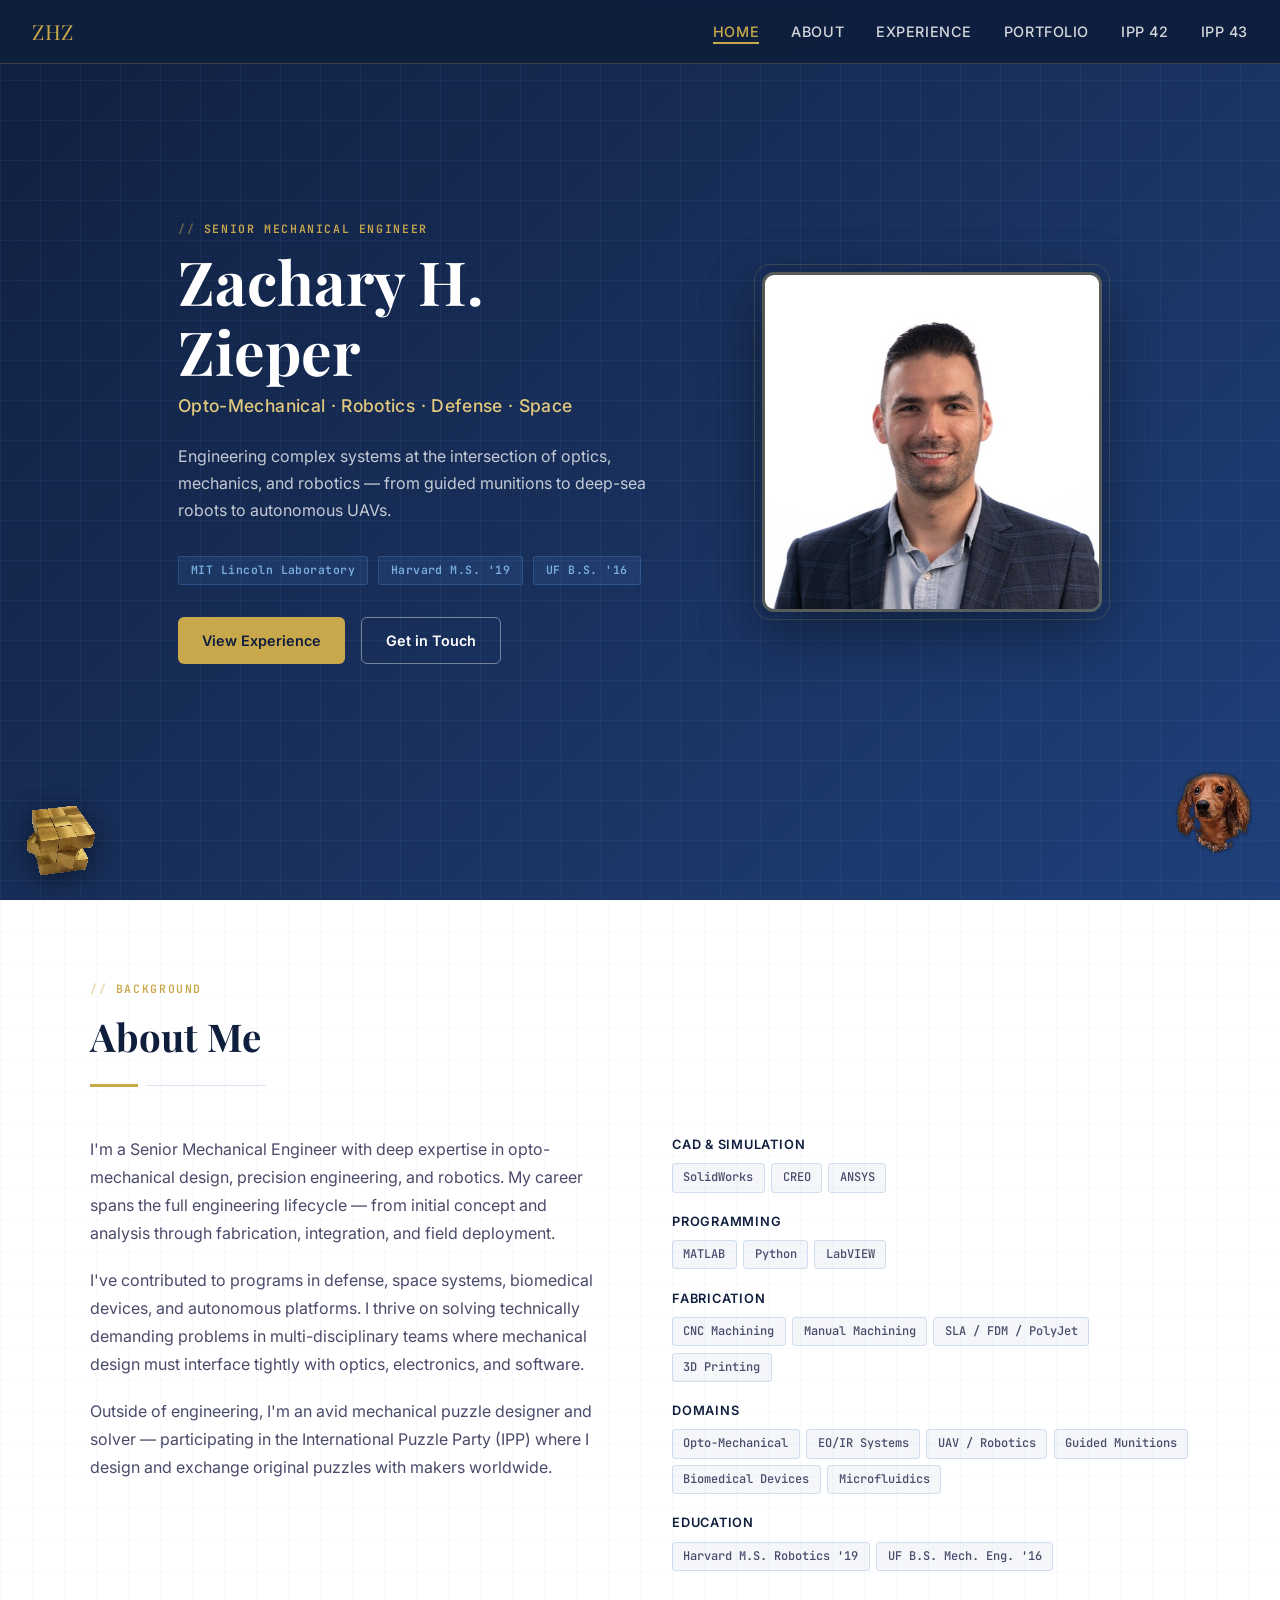
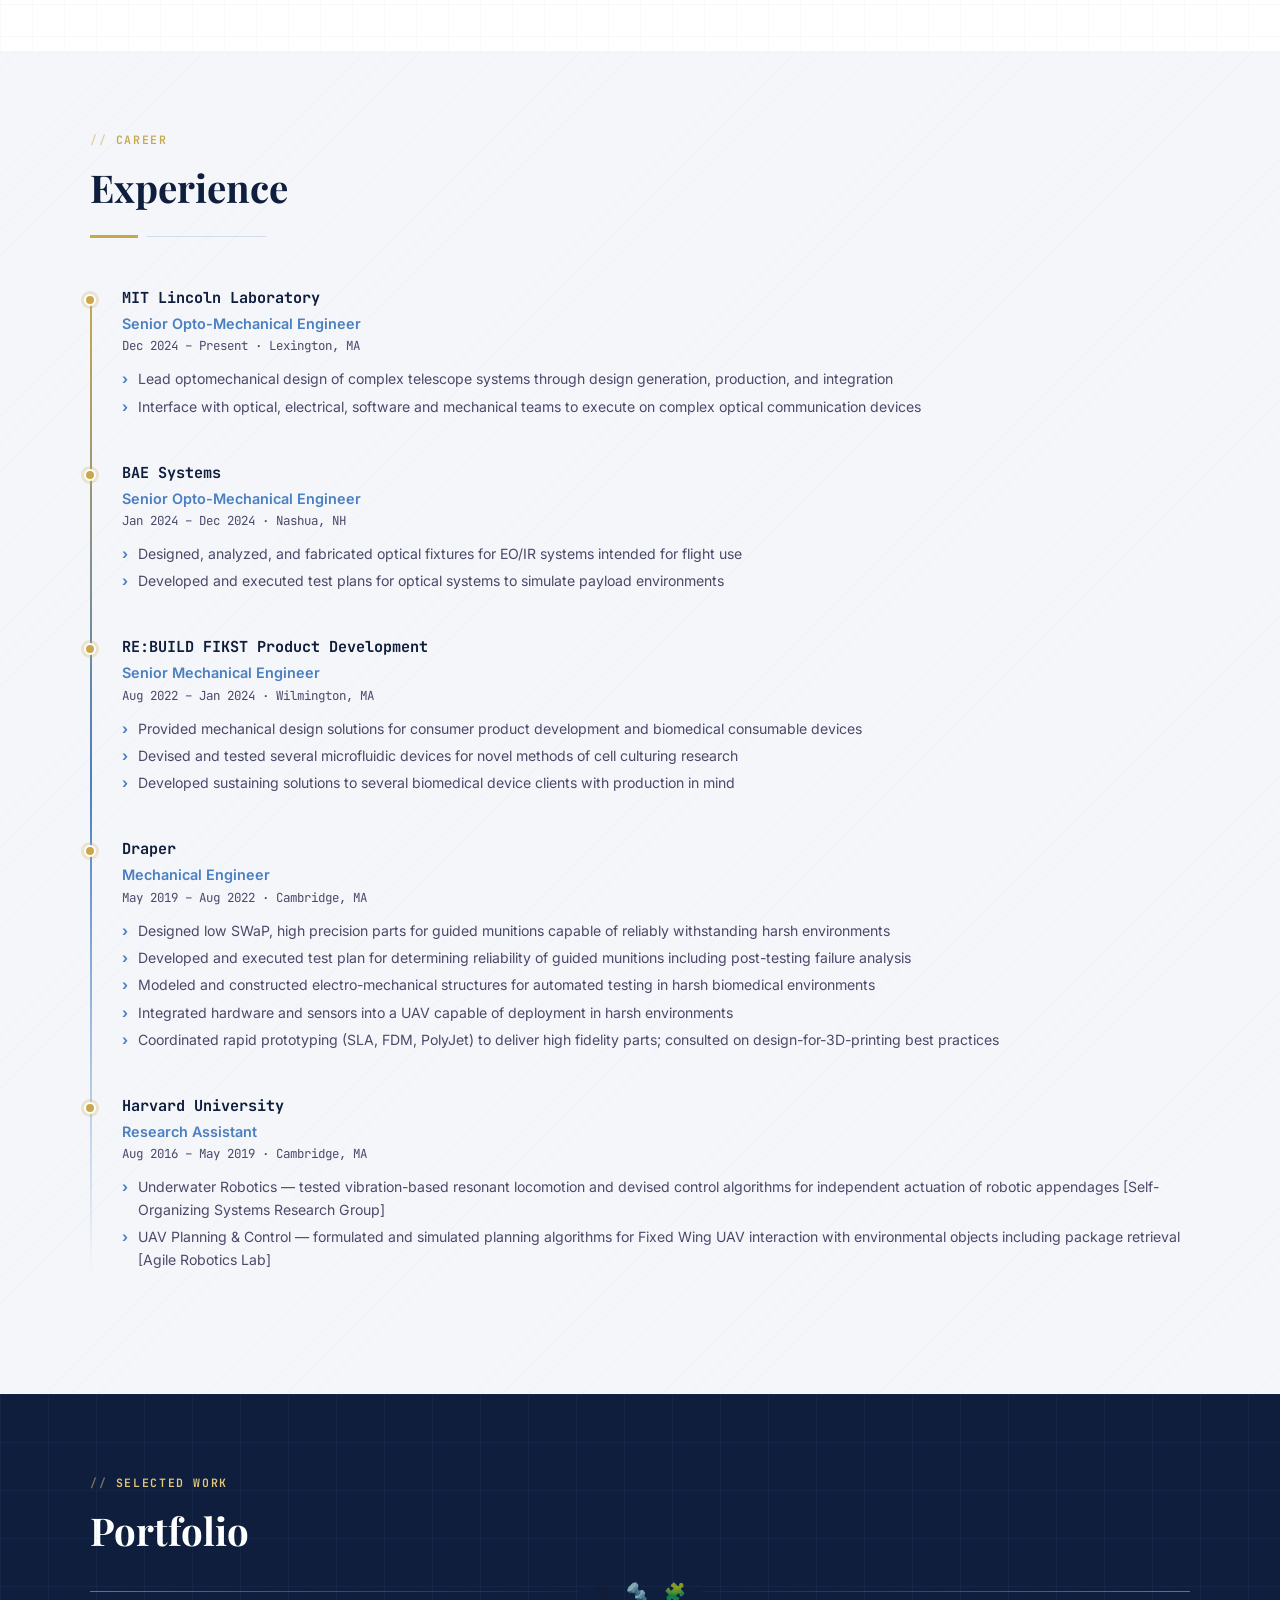
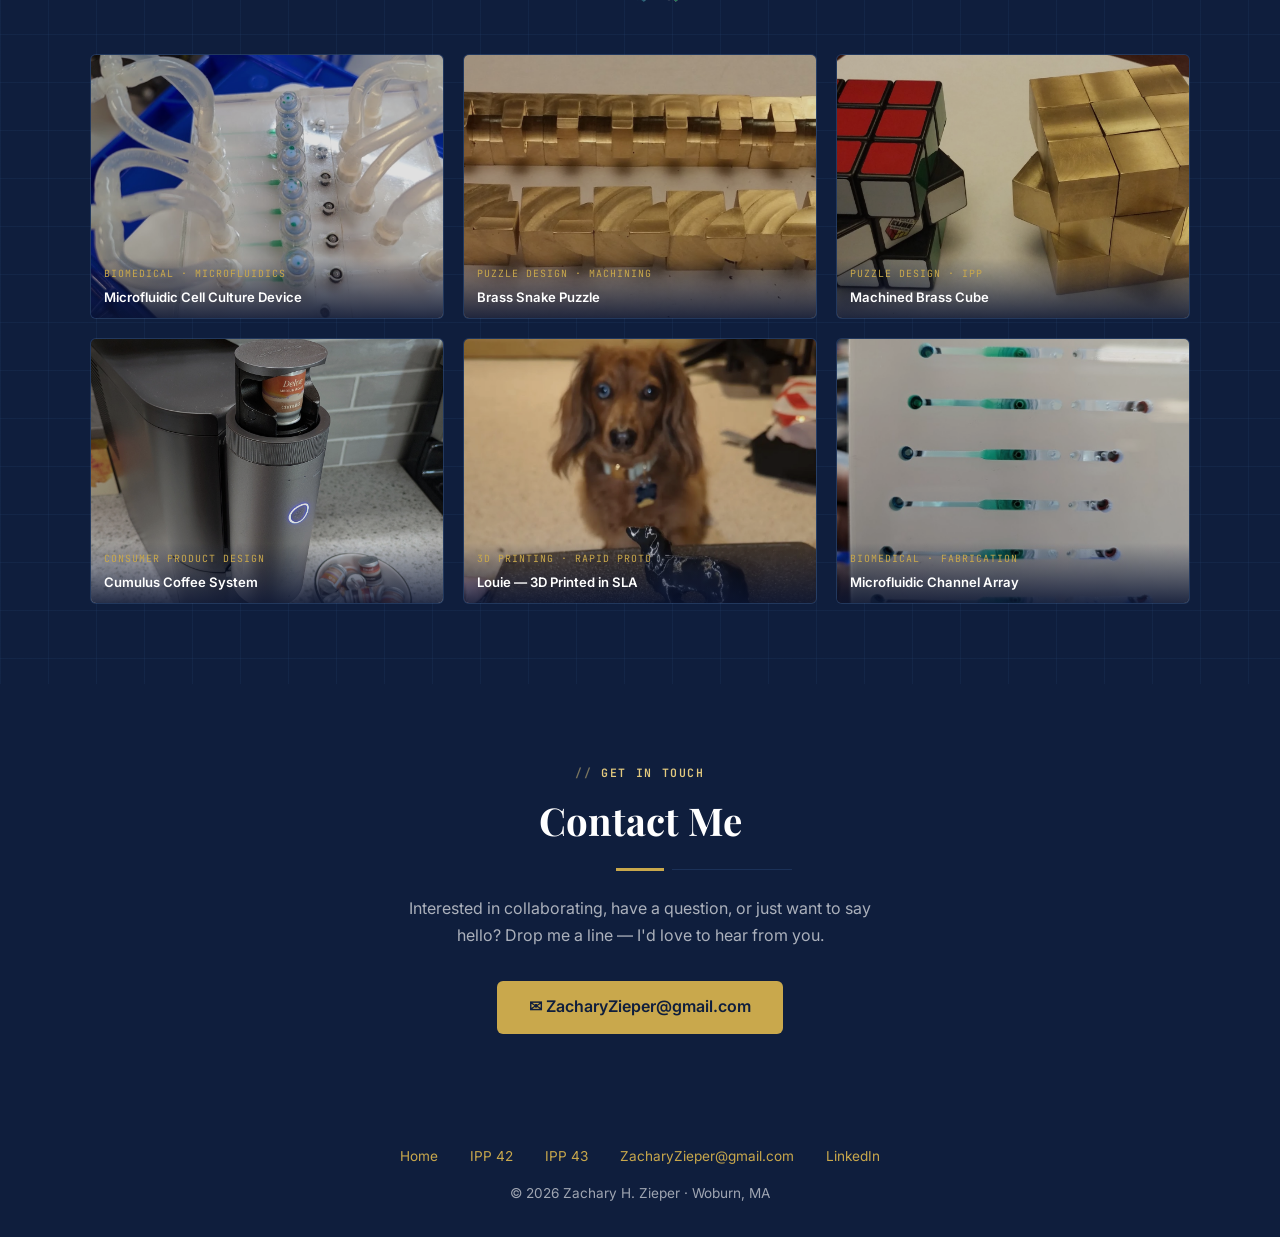
==== index.html @ 43cc66ce "Fix Good boy hint: use visibility:hidden so it is truly invisible until cube is near Louie" ====
<!DOCTYPE html>
<html lang="en">
<head>
  <meta charset="UTF-8" />
  <meta name="viewport" content="width=device-width, initial-scale=1.0" />
  <title>Zachary H. Zieper — Engineer</title>
  <link rel="stylesheet" href="styles.css" />
</head>
<body>

  <!-- ── Navigation ── -->
  <nav>
    <a href="index.html" class="nav-logo">ZHZ</a>
    <ul class="nav-links">
      <li><a href="index.html" class="active">Home</a></li>
      <li><a href="#about">About</a></li>
      <li><a href="#experience">Experience</a></li>
      <li><a href="#portfolio">Portfolio</a></li>
      <li><a href="ipp42.html">IPP 42</a></li>
      <li><a href="ipp43.html">IPP 43</a></li>
    </ul>
  </nav>

  <!-- ── Hero ── -->
  <section class="hero" id="home">
    <div class="hero-inner">
      <div class="hero-text">
        <p class="section-label">Senior Mechanical Engineer</p>
        <h1>Zachary H.<br>Zieper</h1>
        <p class="subtitle">Opto-Mechanical · Robotics · Defense · Space</p>
        <p class="tagline">
          Engineering complex systems at the intersection of optics, mechanics, and
          robotics — from guided munitions to deep-sea robots to autonomous UAVs.
        </p>
        <div class="hero-badges">
          <span class="badge">MIT Lincoln Laboratory</span>
          <span class="badge">Harvard M.S. '19</span>
          <span class="badge">UF B.S. '16</span>
        </div>
        <div class="hero-cta">
          <a href="#experience" class="btn btn-primary">View Experience</a>
          <a href="mailto:ZacharyZieper@gmail.com" class="btn btn-outline">Get in Touch</a>
        </div>
      </div>
      <div class="hero-photo">
        <img src="images/ZZ_Cropped.jpg" alt="Zachary Zieper" />
      </div>
    </div>
  </section>

  <!-- ── About ── -->
  <section id="about">
    <div class="section-inner">
      <p class="section-label">Background</p>
      <h2 class="section-title">About Me</h2>
      <div class="divider"></div>
      <div class="about-grid">
        <div class="about-text">
          <p>
            I'm a Senior Mechanical Engineer with deep expertise in opto-mechanical
            design, precision engineering, and robotics. My career spans the full
            engineering lifecycle — from initial concept and analysis through fabrication,
            integration, and field deployment.
          </p>
          <p>
            I've contributed to programs in defense, space systems, biomedical devices,
            and autonomous platforms. I thrive on solving technically demanding problems
            in multi-disciplinary teams where mechanical design must interface tightly
            with optics, electronics, and software.
          </p>
          <p>
            Outside of engineering, I'm an avid mechanical puzzle designer and solver —
            participating in the International Puzzle Party (IPP) where I design and
            exchange original puzzles with makers worldwide.
          </p>
        </div>
        <div>
          <div class="skills-grid">
            <div class="skill-group">
              <label>CAD &amp; Simulation</label>
              <div class="skill-tags">
                <span class="skill-tag">SolidWorks</span>
                <span class="skill-tag">CREO</span>
                <span class="skill-tag">ANSYS</span>
              </div>
            </div>
            <div class="skill-group">
              <label>Programming</label>
              <div class="skill-tags">
                <span class="skill-tag">MATLAB</span>
                <span class="skill-tag">Python</span>
                <span class="skill-tag">LabVIEW</span>
              </div>
            </div>
            <div class="skill-group">
              <label>Fabrication</label>
              <div class="skill-tags">
                <span class="skill-tag">CNC Machining</span>
                <span class="skill-tag">Manual Machining</span>
                <span class="skill-tag">SLA / FDM / PolyJet</span>
                <span class="skill-tag">3D Printing</span>
              </div>
            </div>
            <div class="skill-group">
              <label>Domains</label>
              <div class="skill-tags">
                <span class="skill-tag">Opto-Mechanical</span>
                <span class="skill-tag">EO/IR Systems</span>
                <span class="skill-tag">UAV / Robotics</span>
                <span class="skill-tag">Guided Munitions</span>
                <span class="skill-tag">Biomedical Devices</span>
                <span class="skill-tag">Microfluidics</span>
              </div>
            </div>
            <div class="skill-group">
              <label>Education</label>
              <div class="skill-tags">
                <span class="skill-tag">Harvard M.S. Robotics '19</span>
                <span class="skill-tag">UF B.S. Mech. Eng. '16</span>
              </div>
            </div>
          </div>
        </div>
      </div>
    </div>
  </section>

  <!-- ── Experience ── -->
  <section id="experience">
    <div class="section-inner">
      <p class="section-label">Career</p>
      <h2 class="section-title">Experience</h2>
      <div class="divider"></div>
      <div class="timeline">

        <div class="timeline-item">
          <div class="timeline-company">MIT Lincoln Laboratory</div>
          <div class="timeline-role">Senior Opto-Mechanical Engineer</div>
          <div class="timeline-period">Dec 2024 – Present · Lexington, MA</div>
          <ul class="timeline-bullets">
            <li>Lead optomechanical design of complex telescope systems through design generation, production, and integration</li>
            <li>Interface with optical, electrical, software and mechanical teams to execute on complex optical communication devices</li>
          </ul>
        </div>

        <div class="timeline-item">
          <div class="timeline-company">BAE Systems</div>
          <div class="timeline-role">Senior Opto-Mechanical Engineer</div>
          <div class="timeline-period">Jan 2024 – Dec 2024 · Nashua, NH</div>
          <ul class="timeline-bullets">
            <li>Designed, analyzed, and fabricated optical fixtures for EO/IR systems intended for flight use</li>
            <li>Developed and executed test plans for optical systems to simulate payload environments</li>
          </ul>
        </div>

        <div class="timeline-item">
          <div class="timeline-company">RE:BUILD FIKST Product Development</div>
          <div class="timeline-role">Senior Mechanical Engineer</div>
          <div class="timeline-period">Aug 2022 – Jan 2024 · Wilmington, MA</div>
          <ul class="timeline-bullets">
            <li>Provided mechanical design solutions for consumer product development and biomedical consumable devices</li>
            <li>Devised and tested several microfluidic devices for novel methods of cell culturing research</li>
            <li>Developed sustaining solutions to several biomedical device clients with production in mind</li>
          </ul>
        </div>

        <div class="timeline-item">
          <div class="timeline-company">Draper</div>
          <div class="timeline-role">Mechanical Engineer</div>
          <div class="timeline-period">May 2019 – Aug 2022 · Cambridge, MA</div>
          <ul class="timeline-bullets">
            <li>Designed low SWaP, high precision parts for guided munitions capable of reliably withstanding harsh environments</li>
            <li>Developed and executed test plan for determining reliability of guided munitions including post-testing failure analysis</li>
            <li>Modeled and constructed electro-mechanical structures for automated testing in harsh biomedical environments</li>
            <li>Integrated hardware and sensors into a UAV capable of deployment in harsh environments</li>
            <li>Coordinated rapid prototyping (SLA, FDM, PolyJet) to deliver high fidelity parts; consulted on design-for-3D-printing best practices</li>
          </ul>
        </div>

        <div class="timeline-item">
          <div class="timeline-company">Harvard University</div>
          <div class="timeline-role">Research Assistant</div>
          <div class="timeline-period">Aug 2016 – May 2019 · Cambridge, MA</div>
          <ul class="timeline-bullets">
            <li>Underwater Robotics — tested vibration-based resonant locomotion and devised control algorithms for independent actuation of robotic appendages [Self-Organizing Systems Research Group]</li>
            <li>UAV Planning &amp; Control — formulated and simulated planning algorithms for Fixed Wing UAV interaction with environmental objects including package retrieval [Agile Robotics Lab]</li>
          </ul>
        </div>

      </div>
    </div>
  </section>

  <!-- ── Portfolio ── -->
  <section id="portfolio">
    <div class="section-inner">
      <p class="section-label" style="color:var(--gold-light);">Selected Work</p>
      <h2 class="section-title light">Portfolio</h2>
      <div class="puzzle-divider">
        <div class="bar"></div>
        <span class="icon">⚙</span>
        <span class="icon">🔩</span>
        <span class="icon">🧩</span>
        <div class="bar rev"></div>
      </div>

      <div class="portfolio-grid">

        <!-- Microfluidic Array -->
        <div class="portfolio-card">
          <img src="images/draper/image5.jpeg" alt="Microfluidic Device" />
          <div class="portfolio-label">
            <span class="cat">Biomedical · Microfluidics</span>
            <span class="title">Microfluidic Cell Culture Device</span>
          </div>
          <div class="portfolio-overlay">
            <div class="portfolio-label">
              <span class="cat">Biomedical · Microfluidics</span>
              <span class="title">Microfluidic Cell Culture Device</span>
              <p class="desc">Multi-channel microfluidic array for novel cell culturing research — designed and fabricated in-house.</p>
            </div>
          </div>
        </div>

        <!-- Brass Snake Puzzle -->
        <div class="portfolio-card">
          <img src="images/draper/image34.jpeg" alt="Brass Snake Puzzle" />
          <div class="portfolio-label">
            <span class="cat">Puzzle Design · Machining</span>
            <span class="title">Brass Snake Puzzle</span>
          </div>
          <div class="portfolio-overlay">
            <div class="portfolio-label">
              <span class="cat">Puzzle Design · Machining</span>
              <span class="title">Brass Snake Puzzle</span>
              <p class="desc">Handmade interlocking sequential movement puzzle machined from solid brass — IPP exchange piece.</p>
            </div>
          </div>
        </div>

        <!-- Rubik's vs Brass Cube -->
        <div class="portfolio-card">
          <img src="images/draper/image35.jpeg" alt="Machined Brass Cube vs Rubiks" />
          <div class="portfolio-label">
            <span class="cat">Puzzle Design · IPP</span>
            <span class="title">Machined Brass Cube</span>
          </div>
          <div class="portfolio-overlay">
            <div class="portfolio-label">
              <span class="cat">Puzzle Design · IPP</span>
              <span class="title">Machined Brass Cube</span>
              <p class="desc">A fully functional 3×3 twisty puzzle machined from solid brass — next to the plastic original it was inspired by.</p>
            </div>
          </div>
        </div>

        <!-- Consumer Product — Cumulus -->
        <div class="portfolio-card">
          <img src="images/draper/image28.jpeg" alt="Cumulus Coffee System" />
          <div class="portfolio-label">
            <span class="cat">Consumer Product Design</span>
            <span class="title">Cumulus Coffee System</span>
          </div>
          <div class="portfolio-overlay">
            <div class="portfolio-label">
              <span class="cat">Consumer Product Design</span>
              <span class="title">Cumulus Coffee System</span>
              <p class="desc">Contributed mechanical design and sustaining engineering for a premium connected espresso brewer.</p>
            </div>
          </div>
        </div>

        <!-- Louie + 3D Print -->
        <div class="portfolio-card">
          <img src="images/draper/image32.jpeg" alt="Louie and 3D Printed Model" style="object-position: center 20%;" />
          <div class="portfolio-label">
            <span class="cat">3D Printing · Rapid Proto</span>
            <span class="title">Louie — 3D Printed in SLA</span>
          </div>
          <div class="portfolio-overlay">
            <div class="portfolio-label">
              <span class="cat">3D Printing · Rapid Proto</span>
              <span class="title">Louie — 3D Printed in SLA</span>
              <p class="desc">High-fidelity SLA resin print of Louie the dachshund. The real thing approves.</p>
            </div>
          </div>
        </div>

        <!-- Microfluidic channels close-up -->
        <div class="portfolio-card">
          <img src="images/draper/image7.jpeg" alt="Microfluidic Channels" />
          <div class="portfolio-label">
            <span class="cat">Biomedical · Fabrication</span>
            <span class="title">Microfluidic Channel Array</span>
          </div>
          <div class="portfolio-overlay">
            <div class="portfolio-label">
              <span class="cat">Biomedical · Fabrication</span>
              <span class="title">Microfluidic Channel Array</span>
              <p class="desc">Transparent microfluidic chip with precision-routed channels for controlled reagent flow in cell culture experiments.</p>
            </div>
          </div>
        </div>

      </div>
    </div>
  </section>

  <!-- ── Contact ── -->
  <section id="contact" style="background:var(--navy);padding:5rem 2rem;text-align:center;">
    <p class="section-label" style="color:var(--gold-light);">Get In Touch</p>
    <h2 class="section-title light" style="color:var(--white);font-family:'Playfair Display',serif;font-size:clamp(1.8rem,3vw,2.5rem);margin-bottom:1rem;">Contact Me</h2>
    <div class="divider" style="margin:0 auto 1.5rem;"></div>
    <p style="color:rgba(255,255,255,0.65);max-width:480px;margin:0 auto 2rem;line-height:1.7;">
      Interested in collaborating, have a question, or just want to say hello?
      Drop me a line — I'd love to hear from you.
    </p>
    <a href="mailto:ZacharyZieper@gmail.com" class="btn btn-primary" style="font-size:1rem;padding:0.85rem 2rem;">
      ✉ ZacharyZieper@gmail.com
    </a>
  </section>

  <!-- ── Footer ── -->
  <footer>
    <div class="footer-links">
      <a href="index.html">Home</a>
      <a href="ipp42.html">IPP 42</a>
      <a href="ipp43.html">IPP 43</a>
      <a href="mailto:ZacharyZieper@gmail.com">ZacharyZieper@gmail.com</a>
      <a href="https://www.linkedin.com/in/zzieper" target="_blank" rel="noopener">LinkedIn</a>
    </div>
    <p>&copy; 2026 Zachary H. Zieper · Woburn, MA</p>
  </footer>

  <!-- ── Easter Egg ── -->

  <!-- Rubik's cube — bottom LEFT, mouse-draggable -->
  <div id="puzzle-cube">
    <canvas id="cube-canvas" style="display:block;"></canvas>
  </div>

  <!-- Louie drop zone — bottom RIGHT -->
  <div id="easter-egg-zone">
    <div id="louie-drop">
      <canvas id="louie-canvas"></canvas>
    </div>
    <div id="good-boy">Good boy 🐾</div>
  </div>

  <!-- Flash overlay -->
  <div id="flash"></div>

  <script>
    // ── Remove black background from Louie image (edge flood-fill) ──
    (function() {
      const canvas = document.getElementById('louie-canvas');
      const ctx = canvas.getContext('2d');
      const img = new Image();
      img.onload = function() {
        const w = img.naturalWidth, h = img.naturalHeight;
        canvas.width = w; canvas.height = h;
        ctx.drawImage(img, 0, 0);
        const imageData = ctx.getImageData(0, 0, w, h);
        const d = imageData.data;

        // Flood-fill background from all 4 edges — only removes connected dark pixels
        const visited = new Uint8Array(w * h);
        const queue = [];

        function isBackground(x, y) {
          const i = (y * w + x) * 4;
          return d[i] < 55 && d[i+1] < 55 && d[i+2] < 55;
        }

        function push(x, y) {
          if (x < 0 || x >= w || y < 0 || y >= h) return;
          const k = y * w + x;
          if (visited[k] || !isBackground(x, y)) return;
          visited[k] = 1;
          queue.push(k);
        }

        // Seed from all edge pixels
        for (let x = 0; x < w; x++) { push(x, 0); push(x, h - 1); }
        for (let y = 0; y < h; y++) { push(0, y); push(w - 1, y); }

        // BFS
        for (let qi = 0; qi < queue.length; qi++) {
          const k = queue[qi];
          const x = k % w, y = (k / w) | 0;
          push(x - 1, y); push(x + 1, y); push(x, y - 1); push(x, y + 1);
        }

        // Make background pixels transparent, feather the edge slightly
        for (let k = 0; k < w * h; k++) {
          if (!visited[k]) continue;
          const i = k * 4;
          const brightness = (d[i] + d[i+1] + d[i+2]) / 3;
          // Smooth edge: fully transparent at 0, fades in up to brightness 55
          d[i+3] = Math.round((brightness / 55) * 180);
          if (d[i+3] > 255) d[i+3] = 255;
        }

        ctx.putImageData(imageData, 0, 0);
      };
      img.src = 'images/Louie_Icon.png';
    })();

    // ── Load & background-remove the gold Rubik's cube ──
    (function() {
      const cubeCanvas = document.getElementById('cube-canvas');
      const cubeCtx    = cubeCanvas.getContext('2d');
      const cubeImg    = new Image();
      cubeImg.onload = function() {
        cubeCanvas.width  = cubeImg.naturalWidth;
        cubeCanvas.height = cubeImg.naturalHeight;
        cubeCtx.drawImage(cubeImg, 0, 0);

        const imageData = cubeCtx.getImageData(0, 0, cubeCanvas.width, cubeCanvas.height);
        const d = imageData.data;
        const w = cubeCanvas.width, h = cubeCanvas.height;

        // Flood-fill from all 4 edges — only removes connected light/white pixels
        const visited = new Uint8Array(w * h);
        const queue   = [];

        function isLight(x, y) {
          const idx = (y * w + x) * 4;
          return d[idx] > 190 && d[idx+1] > 190 && d[idx+2] > 190;
        }

        function enq(x, y) {
          if (x < 0 || x >= w || y < 0 || y >= h) return;
          const k = y * w + x;
          if (visited[k] || !isLight(x, y)) return;
          visited[k] = 1;
          queue.push(k);
        }

        for (let x = 0; x < w; x++) { enq(x, 0); enq(x, h-1); }
        for (let y = 0; y < h; y++) { enq(0, y); enq(w-1, y); }

        let qi = 0;
        while (qi < queue.length) {
          const k = queue[qi++];
          const x = k % w, y = Math.floor(k / w);
          enq(x-1, y); enq(x+1, y); enq(x, y-1); enq(x, y+1);
        }

        for (let k = 0; k < w * h; k++) {
          if (!visited[k]) continue;
          const i = k * 4;
          const lightness = (d[i] + d[i+1] + d[i+2]) / 3;
          // Feather the edge so there's no hard fringe
          const t = Math.max(0, (lightness - 180) / 75);
          d[i+3] = Math.round((1 - t) * d[i+3]);
        }

        cubeCtx.putImageData(imageData, 0, 0);

        // Scale display size preserving natural aspect ratio — height fixed at 72px
        const displayH = 72;
        const aspect   = cubeImg.naturalWidth / cubeImg.naturalHeight;
        cubeCanvas.style.height = displayH + 'px';
        cubeCanvas.style.width  = Math.round(displayH * aspect) + 'px';
      };
      cubeImg.src = 'images/Rubiks_Cube_Gold.png';
    })();

    // ── Mouse-based drag (no HTML5 drag API) ──
    const cube     = document.getElementById('puzzle-cube');
    const louie    = document.getElementById('louie-drop');
    const flash    = document.getElementById('flash');
    const goodBoy  = document.getElementById('good-boy');

    // Original resting position (bottom-left)
    const ORIGIN = { bottom: 24, left: 24 };

    let dragging = false;
    let startX, startY, cubeStartX, cubeStartY;

    cube.addEventListener('mousedown', e => {
      e.preventDefault();
      dragging = true;
      const rect = cube.getBoundingClientRect();
      startX = e.clientX;
      startY = e.clientY;
      cubeStartX = rect.left;
      cubeStartY = rect.top;

      // Switch from bottom/left anchoring to top/left absolute
      cube.style.transition = 'none';
      cube.style.bottom = 'auto';
      cube.style.right  = 'auto';
      cube.style.left   = rect.left + 'px';
      cube.style.top    = rect.top  + 'px';
      cube.classList.add('dragging');
      goodBoy.classList.remove('visible');
    });

    document.addEventListener('mousemove', e => {
      if (!dragging) return;
      cube.style.left = (cubeStartX + e.clientX - startX) + 'px';
      cube.style.top  = (cubeStartY + e.clientY - startY) + 'px';

      // Show "Good boy" when cube centre is within 130px of Louie centre
      const louieRect = louie.getBoundingClientRect();
      const cubeRect  = cube.getBoundingClientRect();
      const lx = louieRect.left + louieRect.width  / 2;
      const ly = louieRect.top  + louieRect.height / 2;
      const cx = cubeRect.left  + cubeRect.width   / 2;
      const cy = cubeRect.top   + cubeRect.height  / 2;
      const dist = Math.hypot(cx - lx, cy - ly);
      goodBoy.classList.toggle('visible', dist < 130);
    });

    document.addEventListener('mouseup', e => {
      if (!dragging) return;
      dragging = false;
      cube.classList.remove('dragging');
      goodBoy.classList.remove('visible');

      const louieRect = louie.getBoundingClientRect();
      const cubeRect  = cube.getBoundingClientRect();
      const cx = cubeRect.left + cubeRect.width  / 2;
      const cy = cubeRect.top  + cubeRect.height / 2;

      if (cx >= louieRect.left && cx <= louieRect.right &&
          cy >= louieRect.top  && cy <= louieRect.bottom) {
        // Hit! Flash and redirect
        louie.classList.add('drag-over');
        flash.classList.add('go');
        setTimeout(() => { window.location.href = 'secret.html'; }, 400);
      } else {
        // Snap back to bottom-left
        cube.style.transition = 'left 0.45s cubic-bezier(.22,1,.36,1), top 0.45s cubic-bezier(.22,1,.36,1)';
        const finalLeft = ORIGIN.left;
        const finalTop  = window.innerHeight - cube.offsetHeight - ORIGIN.bottom;
        cube.style.left = finalLeft + 'px';
        cube.style.top  = finalTop  + 'px';
        // After snap, restore bottom/left anchoring
        setTimeout(() => {
          cube.style.transition = '';
          cube.style.top    = 'auto';
          cube.style.left   = 'auto';
          cube.style.bottom = ORIGIN.bottom + 'px';
          cube.style.left   = ORIGIN.left   + 'px';
        }, 460);
      }
    });

    // Active nav link
    document.querySelectorAll('.nav-links a').forEach(a => {
      a.classList.toggle('active', a.getAttribute('href') === 'index.html');
    });
  </script>
</body>
</html>
---- styles.css ----
/* =============================================
   Zachary Zieper Personal Website
   ============================================= */

@import url('https://fonts.googleapis.com/css2?family=Inter:wght@300;400;500;600;700&family=Playfair+Display:wght@700&family=JetBrains+Mono:wght@400;600&display=swap');

:root {
  --navy:       #0f1e3d;
  --navy-mid:   #1a3260;
  --steel:      #4a7fc1;
  --steel-light:#7aaee0;
  --gold:       #c9a84c;
  --gold-light: #e2c97e;
  --off-white:  #f4f6fa;
  --white:      #ffffff;
  --text-dark:  #1a1a2e;
  --text-mid:   #4a4a6a;
  --border:     rgba(74,127,193,0.2);
}

*, *::before, *::after { box-sizing: border-box; margin: 0; padding: 0; }

html { scroll-behavior: smooth; }

body {
  font-family: 'Inter', sans-serif;
  background: var(--off-white);
  color: var(--text-dark);
  line-height: 1.6;
  min-height: 100vh;
}

/* ── Navigation ── */
nav {
  position: fixed;
  top: 0; left: 0; right: 0;
  z-index: 100;
  background: rgba(15,30,61,0.97);
  backdrop-filter: blur(10px);
  padding: 0 2rem;
  display: flex;
  align-items: center;
  justify-content: space-between;
  height: 64px;
  border-bottom: 1px solid rgba(201,168,76,0.25);
}

.nav-logo {
  font-family: 'Playfair Display', serif;
  font-size: 1.3rem;
  color: var(--gold);
  text-decoration: none;
  letter-spacing: 0.03em;
}

.nav-links {
  display: flex;
  gap: 2rem;
  list-style: none;
}

.nav-links a {
  color: rgba(255,255,255,0.82);
  text-decoration: none;
  font-size: 0.9rem;
  font-weight: 500;
  letter-spacing: 0.04em;
  text-transform: uppercase;
  transition: color 0.2s;
  position: relative;
}

.nav-links a::after {
  content: '';
  position: absolute;
  bottom: -4px; left: 0; right: 0;
  height: 2px;
  background: var(--gold);
  transform: scaleX(0);
  transition: transform 0.2s;
}

.nav-links a:hover { color: var(--gold); }
.nav-links a:hover::after,
.nav-links a.active::after { transform: scaleX(1); }
.nav-links a.active { color: var(--gold); }

/* ── Hero ── */
.hero {
  min-height: 100vh;
  display: flex;
  align-items: center;
  background: linear-gradient(135deg, var(--navy) 0%, var(--navy-mid) 60%, #1e3f7a 100%);
  padding-top: 64px;
  position: relative;
  overflow: hidden;
}

.hero::before {
  content: '';
  position: absolute;
  inset: 0;
  background-image:
    linear-gradient(rgba(74,127,193,0.07) 1px, transparent 1px),
    linear-gradient(90deg, rgba(74,127,193,0.07) 1px, transparent 1px);
  background-size: 40px 40px;
}

.hero::after {
  content: '';
  position: absolute;
  inset: 0;
  background-image:
    linear-gradient(rgba(74,127,193,0.04) 1px, transparent 1px),
    linear-gradient(90deg, rgba(74,127,193,0.04) 1px, transparent 1px);
  background-size: 8px 8px;
  pointer-events: none;
}

.hero-inner {
  max-width: 1100px;
  margin: 0 auto;
  padding: 4rem 2rem;
  display: grid;
  grid-template-columns: 1fr 340px;
  gap: 4rem;
  align-items: center;
  position: relative;
  z-index: 1;
}

.hero-text h1 {
  font-family: 'Playfair Display', serif;
  font-size: clamp(2.4rem, 5vw, 3.8rem);
  color: var(--white);
  line-height: 1.15;
  margin-bottom: 0.4rem;
}

.hero-text .subtitle {
  font-size: 1.1rem;
  color: var(--gold-light);
  font-weight: 500;
  margin-bottom: 1.4rem;
  letter-spacing: 0.02em;
}

.hero-text .tagline {
  font-size: 1rem;
  color: rgba(255,255,255,0.75);
  max-width: 520px;
  margin-bottom: 2rem;
  line-height: 1.7;
}

.hero-badges {
  display: flex;
  flex-wrap: wrap;
  gap: 0.6rem;
  margin-bottom: 2rem;
}

.badge {
  background: rgba(74,127,193,0.15);
  border: 1px solid rgba(74,127,193,0.35);
  color: var(--steel-light);
  padding: 0.25rem 0.75rem;
  border-radius: 3px;
  font-family: 'JetBrains Mono', monospace;
  font-size: 0.72rem;
  font-weight: 600;
  letter-spacing: 0.04em;
}

.badge.gold {
  background: rgba(201,168,76,0.15);
  border-color: rgba(201,168,76,0.4);
  color: var(--gold-light);
}

.hero-cta {
  display: flex;
  gap: 1rem;
  flex-wrap: wrap;
}

.btn {
  display: inline-flex;
  align-items: center;
  gap: 0.4rem;
  padding: 0.7rem 1.5rem;
  border-radius: 6px;
  font-size: 0.9rem;
  font-weight: 600;
  text-decoration: none;
  transition: all 0.2s;
  cursor: pointer;
  border: none;
}

.btn-primary {
  background: var(--gold);
  color: var(--navy);
}
.btn-primary:hover { background: var(--gold-light); transform: translateY(-1px); }

.btn-outline {
  background: transparent;
  border: 1.5px solid rgba(255,255,255,0.4);
  color: var(--white);
}
.btn-outline:hover { border-color: var(--gold); color: var(--gold); transform: translateY(-1px); }

.hero-photo {
  position: relative;
}

.hero-photo img {
  width: 100%;
  border-radius: 12px;
  border: 3px solid rgba(201,168,76,0.35);
  box-shadow: 0 20px 60px rgba(0,0,0,0.4);
  display: block;
}

.hero-photo::before {
  content: '';
  position: absolute;
  inset: -8px;
  border: 1px solid rgba(201,168,76,0.2);
  border-radius: 16px;
}

/* ── Section Base ── */
section {
  padding: 5rem 2rem;
}

.section-inner {
  max-width: 1100px;
  margin: 0 auto;
}

.section-label {
  font-family: 'JetBrains Mono', monospace;
  font-size: 0.72rem;
  font-weight: 600;
  text-transform: uppercase;
  letter-spacing: 0.14em;
  color: var(--gold);
  margin-bottom: 0.5rem;
}

.section-label::before {
  content: '// ';
  opacity: 0.5;
}

.section-title {
  font-family: 'Playfair Display', serif;
  font-size: clamp(1.8rem, 3vw, 2.5rem);
  color: var(--navy);
  margin-bottom: 1rem;
}

.section-title.light { color: var(--white); }

.divider {
  width: 48px;
  height: 3px;
  background: var(--gold);
  margin-bottom: 3rem;
  position: relative;
}

.divider::after {
  content: '';
  position: absolute;
  left: 56px;
  top: 1px;
  width: 120px;
  height: 1px;
  background: var(--border);
}

/* ── About / Skills ── */
#about { background: var(--white); }

.about-grid {
  display: grid;
  grid-template-columns: 1fr 1fr;
  gap: 4rem;
  align-items: start;
}

.about-text p {
  color: var(--text-mid);
  margin-bottom: 1.2rem;
  line-height: 1.75;
}

.skills-grid {
  display: grid;
  gap: 1.2rem;
}

.skill-group label {
  font-size: 0.8rem;
  font-weight: 600;
  text-transform: uppercase;
  letter-spacing: 0.06em;
  color: var(--navy);
  display: block;
  margin-bottom: 0.5rem;
}

.skill-tags {
  display: flex;
  flex-wrap: wrap;
  gap: 0.4rem;
}

.skill-tag {
  background: var(--off-white);
  border: 1px solid var(--border);
  color: var(--text-mid);
  padding: 0.25rem 0.65rem;
  border-radius: 4px;
  font-size: 0.8rem;
  font-weight: 500;
}

/* ── Experience ── */
#experience { background: var(--off-white); }

.timeline {
  position: relative;
  padding-left: 2rem;
}

.timeline::before {
  content: '';
  position: absolute;
  left: 0;
  top: 8px;
  bottom: 0;
  width: 2px;
  background: linear-gradient(to bottom, var(--gold), var(--steel), transparent);
}

.timeline-item {
  position: relative;
  margin-bottom: 2.5rem;
}

.timeline-item::before {
  content: '';
  position: absolute;
  left: -2.4rem;
  top: 8px;
  width: 12px;
  height: 12px;
  border-radius: 50%;
  background: var(--gold);
  border: 2px solid var(--white);
  box-shadow: 0 0 0 3px rgba(201,168,76,0.25);
}

.timeline-company {
  font-weight: 700;
  color: var(--navy);
  font-size: 1rem;
}

.timeline-role {
  color: var(--steel);
  font-size: 0.9rem;
  font-weight: 600;
  margin: 0.1rem 0;
}

.timeline-period {
  font-size: 0.78rem;
  color: var(--text-mid);
  margin-bottom: 0.6rem;
}

.timeline-bullets {
  list-style: none;
  padding: 0;
}

.timeline-bullets li {
  color: var(--text-mid);
  font-size: 0.88rem;
  line-height: 1.6;
  padding: 0.15rem 0 0.15rem 1rem;
  position: relative;
}

.timeline-bullets li::before {
  content: '›';
  position: absolute;
  left: 0;
  color: var(--steel);
  font-weight: 700;
}

/* ── IPP Pages ── */
.page-hero {
  background: linear-gradient(135deg, var(--navy) 0%, var(--navy-mid) 100%);
  padding: 7rem 2rem 4rem;
  text-align: center;
}

.page-hero h1 {
  font-family: 'Playfair Display', serif;
  font-size: clamp(2rem, 4vw, 3rem);
  color: var(--white);
  margin-bottom: 0.8rem;
}

.page-hero p {
  color: rgba(255,255,255,0.7);
  max-width: 560px;
  margin: 0 auto;
  font-size: 1rem;
}

.page-content {
  max-width: 900px;
  margin: 0 auto;
  padding: 4rem 2rem;
}

/* IPP 43 Hints */
.hint-grid {
  display: grid;
  gap: 1rem;
  margin-bottom: 3rem;
}

.hint-card {
  background: var(--white);
  border: 1px solid var(--border);
  border-radius: 10px;
  overflow: hidden;
  transition: box-shadow 0.2s;
}

.hint-card:hover { box-shadow: 0 4px 20px rgba(74,127,193,0.15); }

.hint-header {
  display: flex;
  align-items: center;
  gap: 1rem;
  padding: 1.1rem 1.4rem;
  cursor: pointer;
  user-select: none;
}

.hint-number {
  width: 36px; height: 36px;
  border-radius: 50%;
  background: linear-gradient(135deg, var(--navy), var(--steel));
  color: var(--white);
  display: flex;
  align-items: center;
  justify-content: center;
  font-size: 0.85rem;
  font-weight: 700;
  flex-shrink: 0;
}

.hint-label {
  font-weight: 600;
  color: var(--navy);
  flex: 1;
}

.hint-chevron {
  color: var(--steel);
  transition: transform 0.3s;
  font-size: 1.2rem;
}

.hint-card.open .hint-chevron { transform: rotate(180deg); }

.hint-body {
  display: none;
  padding: 0 1.4rem 1.4rem;
  border-top: 1px solid var(--border);
}

.hint-card.open .hint-body { display: block; }

.hint-body img {
  width: 100%;
  max-width: 600px;
  border-radius: 8px;
  display: block;
  margin: 1rem auto 0;
  box-shadow: 0 4px 20px rgba(0,0,0,0.12);
}

/* Download section */
.download-card {
  background: linear-gradient(135deg, var(--navy) 0%, var(--navy-mid) 100%);
  border-radius: 12px;
  padding: 2rem;
  display: flex;
  align-items: center;
  gap: 1.5rem;
  margin-top: 2rem;
}

.download-card .icon {
  font-size: 2.5rem;
  flex-shrink: 0;
}

.download-card h3 {
  color: var(--white);
  margin-bottom: 0.3rem;
}

.download-card p {
  color: rgba(255,255,255,0.6);
  font-size: 0.88rem;
  margin-bottom: 0.8rem;
}

/* ── Coming Soon ── */
.coming-soon {
  text-align: center;
  padding: 6rem 2rem;
}

.coming-soon .gear {
  font-size: 4rem;
  margin-bottom: 1rem;
  display: block;
  animation: spin 8s linear infinite;
}

@keyframes spin { to { transform: rotate(360deg); } }

.coming-soon h2 {
  font-family: 'Playfair Display', serif;
  font-size: 2rem;
  color: var(--navy);
  margin-bottom: 0.8rem;
}

.coming-soon p { color: var(--text-mid); max-width: 400px; margin: 0 auto; }

/* ── Blueprint background for about section ── */
#about {
  background: var(--white);
  position: relative;
}

#about::before {
  content: '';
  position: absolute;
  inset: 0;
  background-image:
    linear-gradient(rgba(74,127,193,0.04) 1px, transparent 1px),
    linear-gradient(90deg, rgba(74,127,193,0.04) 1px, transparent 1px);
  background-size: 32px 32px;
  pointer-events: none;
}

/* ── Skill tag mono ── */
.skill-tag {
  font-family: 'JetBrains Mono', monospace;
  font-size: 0.75rem;
}

/* ── Experience section crosshatch ── */
#experience {
  background: var(--off-white);
  position: relative;
}

#experience::before {
  content: '';
  position: absolute;
  inset: 0;
  background-image: repeating-linear-gradient(
    -45deg,
    transparent,
    transparent 18px,
    rgba(74,127,193,0.025) 18px,
    rgba(74,127,193,0.025) 19px
  );
  pointer-events: none;
}

.timeline-company { font-family: 'JetBrains Mono', monospace; font-size: 0.95rem; }
.timeline-period   { font-family: 'JetBrains Mono', monospace; }

/* ── Portfolio Section ── */
#portfolio {
  background: var(--navy);
  position: relative;
  overflow: hidden;
}

#portfolio::before {
  content: '';
  position: absolute;
  inset: 0;
  background-image:
    linear-gradient(rgba(74,127,193,0.08) 1px, transparent 1px),
    linear-gradient(90deg, rgba(74,127,193,0.08) 1px, transparent 1px);
  background-size: 48px 48px;
  pointer-events: none;
}

.portfolio-grid {
  display: grid;
  grid-template-columns: repeat(3, 1fr);
  gap: 1.2rem;
}

.portfolio-card {
  position: relative;
  border-radius: 6px;
  overflow: hidden;
  background: rgba(255,255,255,0.04);
  border: 1px solid rgba(74,127,193,0.2);
  cursor: pointer;
  transition: transform 0.25s, border-color 0.25s, box-shadow 0.25s;
  aspect-ratio: 4/3;
}

.portfolio-card:hover {
  transform: translateY(-4px);
  border-color: var(--gold);
  box-shadow: 0 8px 32px rgba(0,0,0,0.4), 0 0 0 1px rgba(201,168,76,0.3);
}

.portfolio-card img {
  width: 100%;
  height: 100%;
  object-fit: cover;
  display: block;
  transition: transform 0.4s;
  filter: brightness(0.88) saturate(0.9);
}

.portfolio-card:hover img {
  transform: scale(1.05);
  filter: brightness(0.7) saturate(0.8);
}

.portfolio-overlay {
  position: absolute;
  inset: 0;
  background: linear-gradient(to top, rgba(10,20,50,0.92) 0%, transparent 55%);
  display: flex;
  flex-direction: column;
  justify-content: flex-end;
  padding: 1rem;
  opacity: 0;
  transition: opacity 0.3s;
}

.portfolio-card:hover .portfolio-overlay {
  opacity: 1;
}

/* always show label at bottom */
.portfolio-label {
  position: absolute;
  bottom: 0; left: 0; right: 0;
  padding: 0.5rem 0.8rem;
  background: linear-gradient(to top, rgba(10,20,50,0.85), transparent);
}

.portfolio-label .cat {
  font-family: 'JetBrains Mono', monospace;
  font-size: 0.62rem;
  color: var(--gold);
  text-transform: uppercase;
  letter-spacing: 0.1em;
  display: block;
  margin-bottom: 0.15rem;
}

.portfolio-label .title {
  font-size: 0.82rem;
  font-weight: 600;
  color: var(--white);
  line-height: 1.3;
}

.portfolio-overlay .desc {
  font-size: 0.78rem;
  color: rgba(255,255,255,0.75);
  line-height: 1.5;
  margin-top: 0.4rem;
}

/* corner bracket accent on cards */
.portfolio-card::before,
.portfolio-card::after {
  content: '';
  position: absolute;
  width: 14px; height: 14px;
  z-index: 2;
  pointer-events: none;
  transition: opacity 0.3s;
  opacity: 0;
}

.portfolio-card:hover::before,
.portfolio-card:hover::after { opacity: 1; }

.portfolio-card::before {
  top: 6px; left: 6px;
  border-top: 2px solid var(--gold);
  border-left: 2px solid var(--gold);
}

.portfolio-card::after {
  bottom: 6px; right: 6px;
  border-bottom: 2px solid var(--gold);
  border-right: 2px solid var(--gold);
}

/* puzzle accent divider */
.puzzle-divider {
  display: flex;
  align-items: center;
  gap: 1rem;
  margin-bottom: 3rem;
}

.puzzle-divider .bar {
  flex: 1;
  height: 1px;
  background: linear-gradient(to right, rgba(201,168,76,0.6), rgba(201,168,76,0.05));
}

.puzzle-divider .bar.rev {
  background: linear-gradient(to left, rgba(201,168,76,0.6), rgba(201,168,76,0.05));
}

.puzzle-divider .icon {
  font-size: 1.1rem;
  opacity: 0.7;
}

/* ── Footer ── */
footer {
  background: var(--navy);
  color: rgba(255,255,255,0.6);
  text-align: center;
  padding: 2rem;
  font-size: 0.85rem;
}

footer a { color: var(--gold); text-decoration: none; }
footer a:hover { text-decoration: underline; }

.footer-links {
  display: flex;
  justify-content: center;
  gap: 2rem;
  margin-bottom: 1rem;
  flex-wrap: wrap;
}

/* ── Easter Egg ── */

/* Louie — bottom RIGHT */
#easter-egg-zone {
  position: fixed;
  bottom: 20px;
  right: 20px;
  z-index: 200;
  display: flex;
  flex-direction: column;
  align-items: center;
  gap: 6px;
}

#louie-drop {
  width: 90px;
  height: 90px;
  border-radius: 50%;
  overflow: hidden;
  border: 3px solid transparent;
  transition: border-color 0.3s, box-shadow 0.3s;
  cursor: default;
}

#louie-drop canvas {
  width: 100%;
  height: 100%;
  display: block;
}

#louie-drop.drag-over {
  border-color: var(--gold);
  box-shadow: 0 0 20px rgba(201,168,76,0.6);
}


/* "Good boy" proximity hint */
#good-boy {
  font-family: var(--font-mono);
  font-size: 0.72rem;
  color: var(--gold);
  letter-spacing: 0.04em;
  opacity: 0;
  visibility: hidden;
  transform: translateY(4px);
  transition: opacity 0.25s ease, transform 0.25s ease, visibility 0s linear 0.25s;
  pointer-events: none;
  white-space: nowrap;
  user-select: none;
}
#good-boy.visible {
  opacity: 1;
  visibility: visible;
  transform: translateY(0);
  transition: opacity 0.25s ease, transform 0.25s ease, visibility 0s linear 0s;
}

/* Cube — bottom LEFT */
#puzzle-cube {
  width: auto;
  height: 72px;
  cursor: grab;
  position: fixed;
  bottom: 24px;
  left: 24px;
  z-index: 201;
  user-select: none;
  filter: drop-shadow(0 4px 12px rgba(0,0,0,0.45));
  transition: filter 0.2s;
}

#puzzle-cube:hover {
  filter: drop-shadow(0 6px 18px rgba(0,0,0,0.55));
}

#puzzle-cube.dragging {
  cursor: grabbing;
  filter: drop-shadow(0 8px 24px rgba(0,0,0,0.6));
}

/* Flash overlay on success */
#flash {
  position: fixed;
  inset: 0;
  background: var(--gold);
  opacity: 0;
  pointer-events: none;
  z-index: 9999;
  transition: opacity 0.3s;
}
#flash.go { opacity: 0.6; }

/* ── Secret Page ── */
.secret-hero {
  min-height: 100vh;
  background: linear-gradient(135deg, #1a0a2e 0%, #0f1e3d 50%, #1e1a3a 100%);
  display: flex;
  align-items: center;
  justify-content: center;
  flex-direction: column;
  text-align: center;
  padding: 2rem;
  position: relative;
  overflow: hidden;
}

.secret-hero::before {
  content: '🐾';
  position: absolute;
  font-size: 8rem;
  opacity: 0.04;
  top: 50%;
  left: 50%;
  transform: translate(-50%, -50%);
  pointer-events: none;
}

.secret-louie {
  width: 150px;
  height: 150px;
  border-radius: 50%;
  overflow: hidden;
  border: 4px solid var(--gold);
  box-shadow: 0 0 40px rgba(201,168,76,0.4);
  margin-bottom: 2rem;
  animation: pulse 2s ease-in-out infinite;
}

.secret-louie img { width: 100%; height: 100%; object-fit: cover; }

@keyframes pulse {
  0%, 100% { box-shadow: 0 0 40px rgba(201,168,76,0.4); }
  50% { box-shadow: 0 0 60px rgba(201,168,76,0.7); }
}

.secret-hero h1 {
  font-family: 'Playfair Display', serif;
  color: var(--gold-light);
  font-size: 2.5rem;
  margin-bottom: 0.5rem;
}

.secret-hero p {
  color: rgba(255,255,255,0.65);
  margin-bottom: 2rem;
  max-width: 440px;
}

/* ── Responsive ── */
@media (max-width: 768px) {
  .hero-inner { grid-template-columns: 1fr; }
  .hero-photo { display: none; }
  .about-grid { grid-template-columns: 1fr; gap: 2rem; }
  .nav-links { gap: 1rem; }
  .nav-links a { font-size: 0.78rem; }
  #puzzle-cube { width: 52px; height: 52px; bottom: 16px; left: 16px; }
  #easter-egg-zone { bottom: 16px; right: 16px; }
  #louie-drop { width: 70px; height: 70px; }
  .portfolio-grid { grid-template-columns: repeat(2, 1fr); }
}
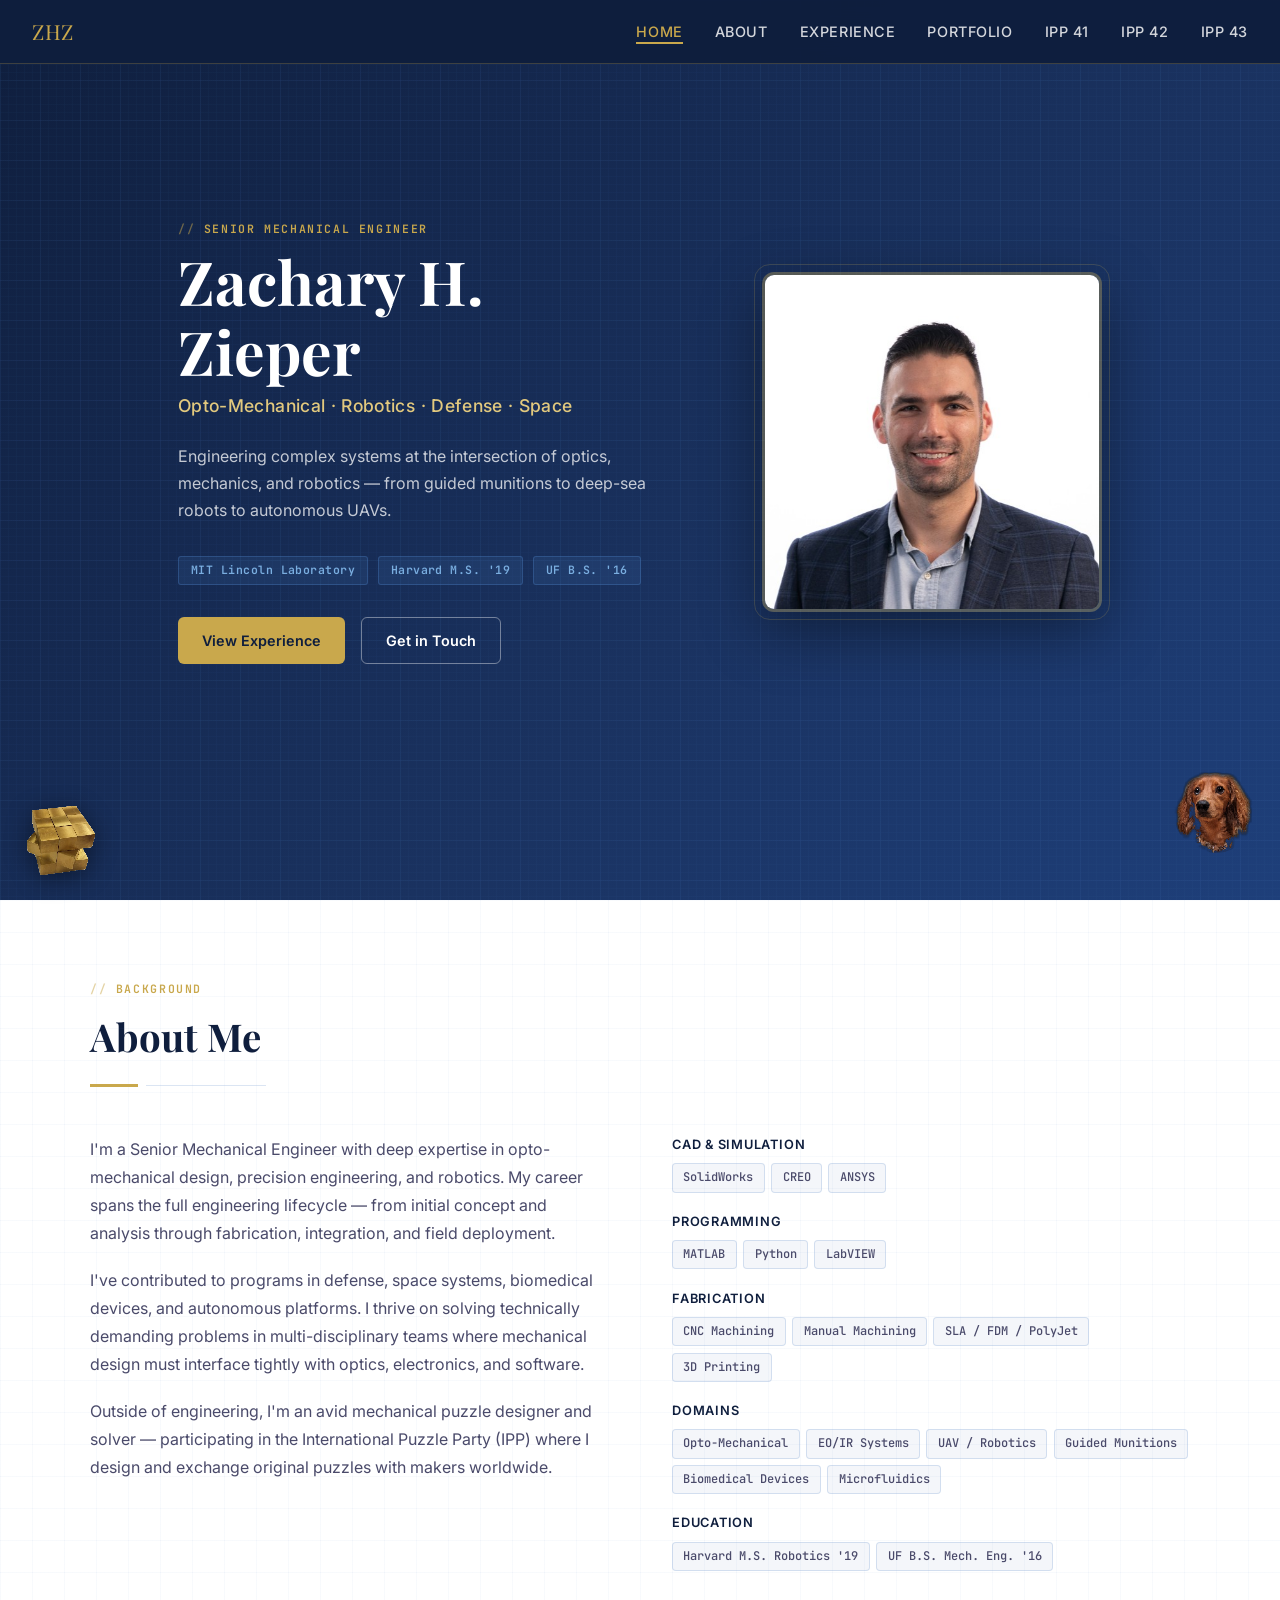
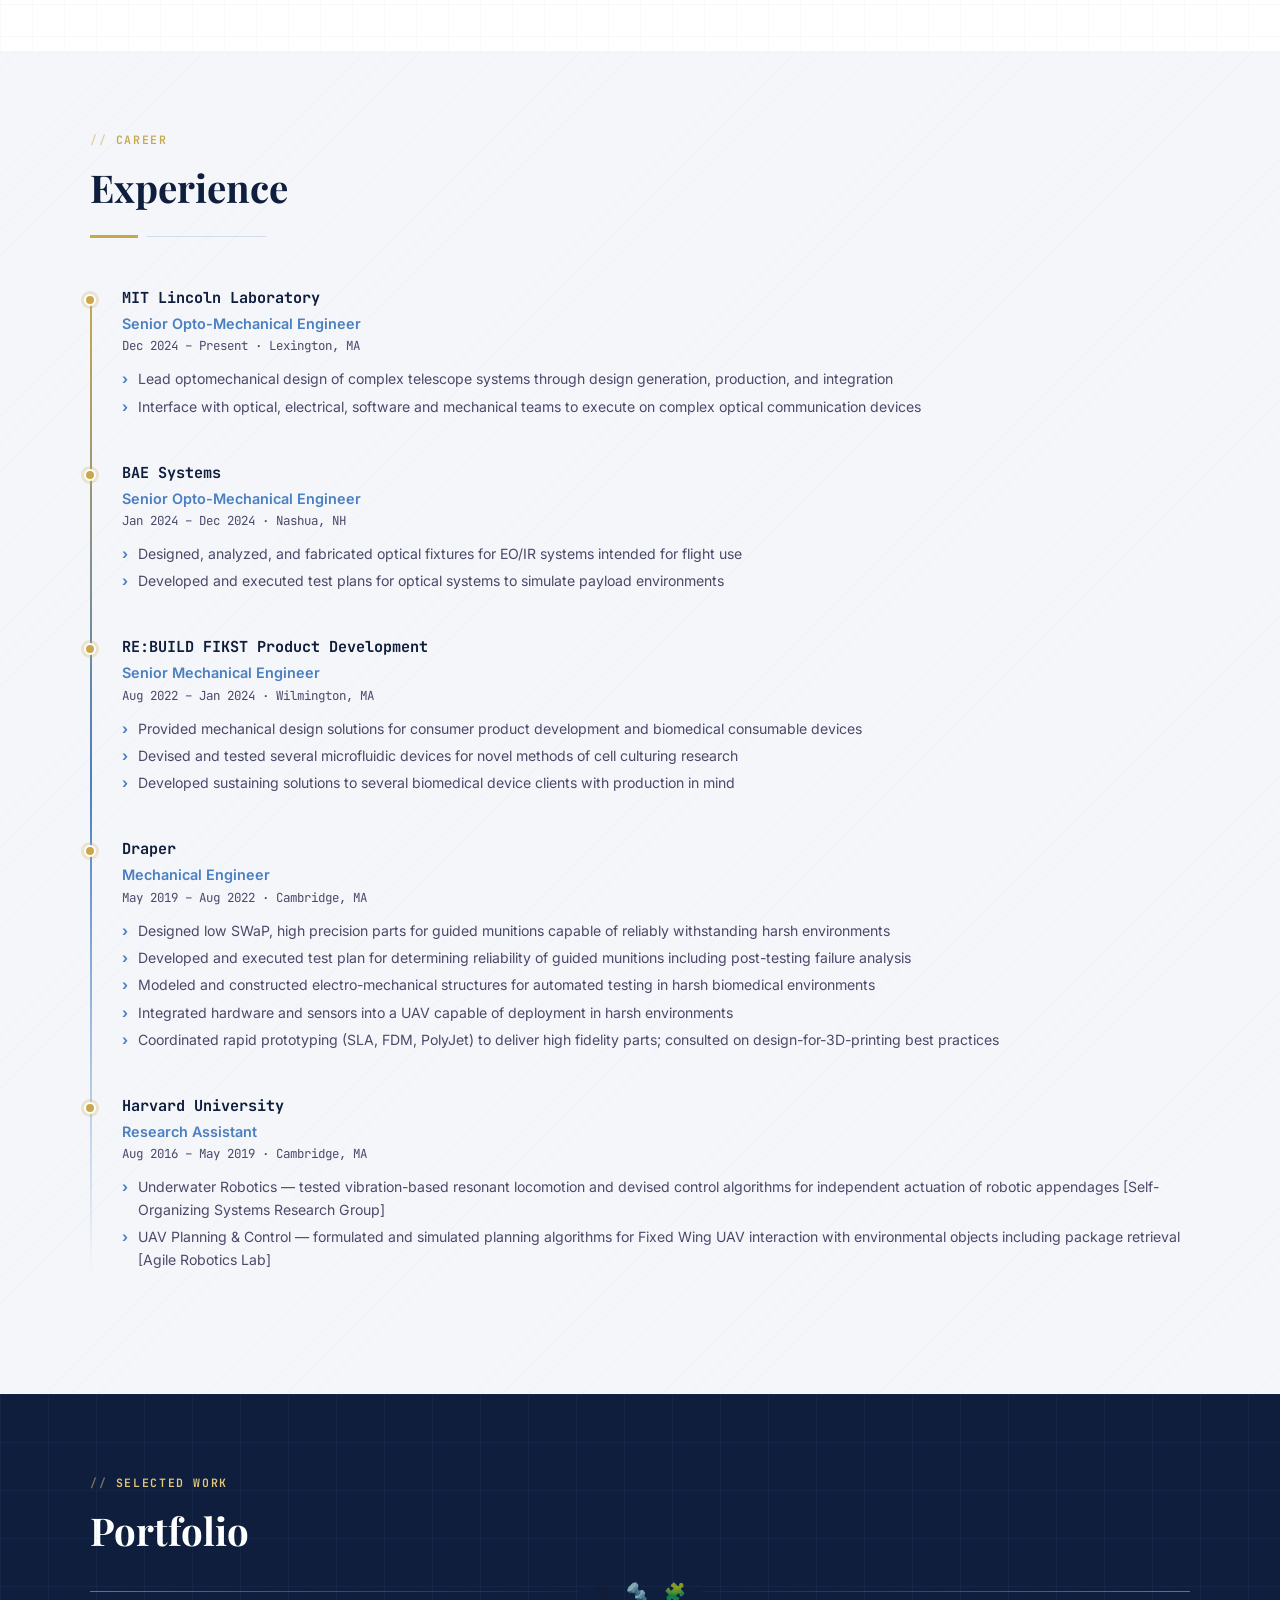
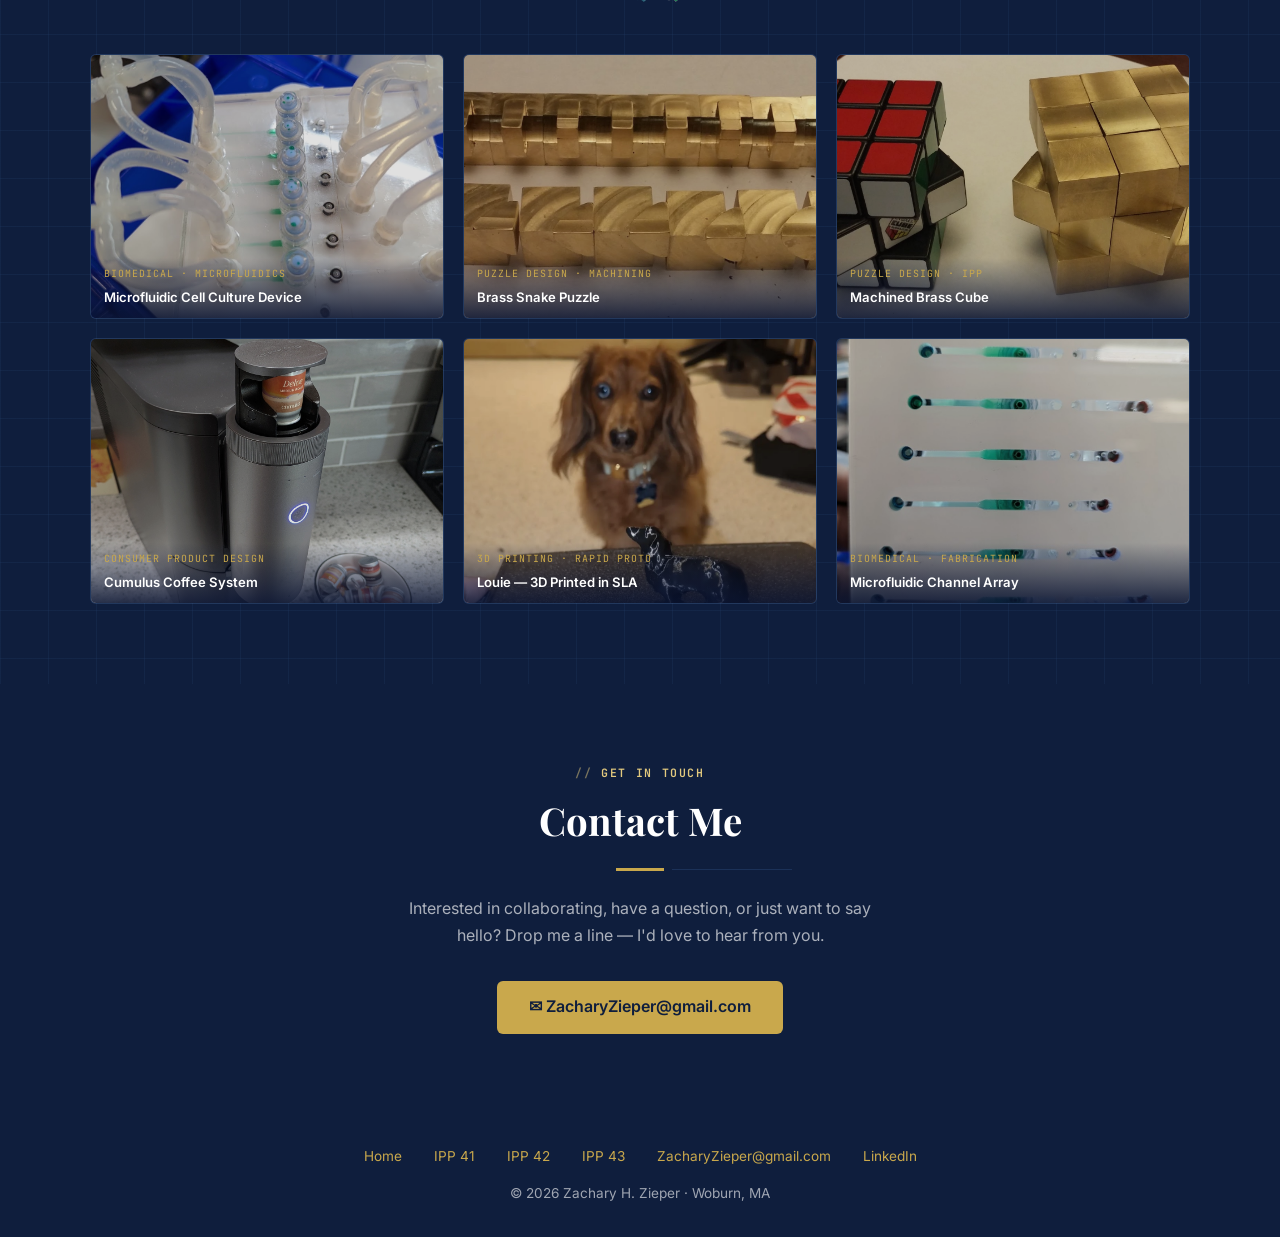
==== commit edfdcb94: "Add IPP 41 (Screwy Louie), title Twist my Wiener on 42, Burr-sotto on 43" ====
--- a/index.html
+++ b/index.html
@@ -11,11 +11,13 @@
   <!-- ── Navigation ── -->
   <nav>
     <a href="index.html" class="nav-logo">ZHZ</a>
+    <button class="nav-hamburger" id="nav-toggle" aria-label="Toggle navigation">☰</button>
     <ul class="nav-links">
       <li><a href="index.html" class="active">Home</a></li>
       <li><a href="#about">About</a></li>
       <li><a href="#experience">Experience</a></li>
       <li><a href="#portfolio">Portfolio</a></li>
+      <li><a href="ipp41.html">IPP 41</a></li>
       <li><a href="ipp42.html">IPP 42</a></li>
       <li><a href="ipp43.html">IPP 43</a></li>
     </ul>
@@ -324,6 +326,7 @@
   <footer>
     <div class="footer-links">
       <a href="index.html">Home</a>
+      <a href="ipp41.html">IPP 41</a>
       <a href="ipp42.html">IPP 42</a>
       <a href="ipp43.html">IPP 43</a>
       <a href="mailto:ZacharyZieper@gmail.com">ZacharyZieper@gmail.com</a>
@@ -458,8 +461,9 @@
 
         cubeCtx.putImageData(imageData, 0, 0);
 
-        // Scale display size preserving natural aspect ratio — height fixed at 72px
-        const displayH = 72;
+        // Scale display size preserving natural aspect ratio
+        // 52px on mobile (≤768px), 72px on desktop — matches ORIGIN.bottom below
+        const displayH = window.innerWidth <= 768 ? 52 : 72;
         const aspect   = cubeImg.naturalWidth / cubeImg.naturalHeight;
         cubeCanvas.style.height = displayH + 'px';
         cubeCanvas.style.width  = Math.round(displayH * aspect) + 'px';
@@ -473,22 +477,22 @@
     const flash    = document.getElementById('flash');
     const goodBoy  = document.getElementById('good-boy');
 
-    // Original resting position (bottom-left)
-    const ORIGIN = { bottom: 24, left: 24 };
+    // Resting position matches CSS: mobile bottom:25px, desktop bottom:24px
+    // (aligns cube centre with Louie centre on both screen sizes)
+    const mobile = window.innerWidth <= 768;
+    const ORIGIN = { bottom: mobile ? 25 : 24, left: mobile ? 16 : 24 };
 
     let dragging = false;
     let startX, startY, cubeStartX, cubeStartY;
 
-    cube.addEventListener('mousedown', e => {
-      e.preventDefault();
+    // ── Shared drag handlers (mouse + touch) ──
+    function onDragStart(clientX, clientY) {
       dragging = true;
       const rect = cube.getBoundingClientRect();
-      startX = e.clientX;
-      startY = e.clientY;
+      startX = clientX;
+      startY = clientY;
       cubeStartX = rect.left;
       cubeStartY = rect.top;
-
-      // Switch from bottom/left anchoring to top/left absolute
       cube.style.transition = 'none';
       cube.style.bottom = 'auto';
       cube.style.right  = 'auto';
@@ -496,25 +500,24 @@
       cube.style.top    = rect.top  + 'px';
       cube.classList.add('dragging');
       goodBoy.classList.remove('visible');
-    });
-
-    document.addEventListener('mousemove', e => {
+    }
+
+    function onDragMove(clientX, clientY) {
       if (!dragging) return;
-      cube.style.left = (cubeStartX + e.clientX - startX) + 'px';
-      cube.style.top  = (cubeStartY + e.clientY - startY) + 'px';
-
-      // Show "Good boy" when cube centre is within 130px of Louie centre
+      cube.style.left = (cubeStartX + clientX - startX) + 'px';
+      cube.style.top  = (cubeStartY + clientY - startY) + 'px';
+
+      // "Good boy" proximity hint
       const louieRect = louie.getBoundingClientRect();
       const cubeRect  = cube.getBoundingClientRect();
       const lx = louieRect.left + louieRect.width  / 2;
       const ly = louieRect.top  + louieRect.height / 2;
       const cx = cubeRect.left  + cubeRect.width   / 2;
       const cy = cubeRect.top   + cubeRect.height  / 2;
-      const dist = Math.hypot(cx - lx, cy - ly);
-      goodBoy.classList.toggle('visible', dist < 130);
-    });
-
-    document.addEventListener('mouseup', e => {
+      goodBoy.classList.toggle('visible', Math.hypot(cx - lx, cy - ly) < 130);
+    }
+
+    function onDragEnd() {
       if (!dragging) return;
       dragging = false;
       cube.classList.remove('dragging');
@@ -527,18 +530,15 @@
 
       if (cx >= louieRect.left && cx <= louieRect.right &&
           cy >= louieRect.top  && cy <= louieRect.bottom) {
-        // Hit! Flash and redirect
         louie.classList.add('drag-over');
         flash.classList.add('go');
         setTimeout(() => { window.location.href = 'secret.html'; }, 400);
       } else {
-        // Snap back to bottom-left
         cube.style.transition = 'left 0.45s cubic-bezier(.22,1,.36,1), top 0.45s cubic-bezier(.22,1,.36,1)';
         const finalLeft = ORIGIN.left;
         const finalTop  = window.innerHeight - cube.offsetHeight - ORIGIN.bottom;
         cube.style.left = finalLeft + 'px';
         cube.style.top  = finalTop  + 'px';
-        // After snap, restore bottom/left anchoring
         setTimeout(() => {
           cube.style.transition = '';
           cube.style.top    = 'auto';
@@ -547,12 +547,50 @@
           cube.style.left   = ORIGIN.left   + 'px';
         }, 460);
       }
+    }
+
+    // ── Mouse events ──
+    cube.addEventListener('mousedown', e => { e.preventDefault(); onDragStart(e.clientX, e.clientY); });
+    document.addEventListener('mousemove', e => onDragMove(e.clientX, e.clientY));
+    document.addEventListener('mouseup',   () => onDragEnd());
+
+    // ── Touch events (passive:false so we can preventDefault and stop page scroll) ──
+    cube.addEventListener('touchstart', e => {
+      e.preventDefault();
+      const t = e.touches[0];
+      onDragStart(t.clientX, t.clientY);
+    }, { passive: false });
+
+    document.addEventListener('touchmove', e => {
+      if (!dragging) return;
+      e.preventDefault();
+      const t = e.touches[0];
+      onDragMove(t.clientX, t.clientY);
+    }, { passive: false });
+
+    document.addEventListener('touchend', e => {
+      const t = e.changedTouches[0];
+      onDragEnd(t.clientX, t.clientY);
     });
 
     // Active nav link
     document.querySelectorAll('.nav-links a').forEach(a => {
       a.classList.toggle('active', a.getAttribute('href') === 'index.html');
     });
+
+    // ── Hamburger nav toggle ──
+    const navToggle = document.getElementById('nav-toggle');
+    const navLinks  = document.querySelector('.nav-links');
+    navToggle.addEventListener('click', () => {
+      const open = navLinks.classList.toggle('open');
+      navToggle.textContent = open ? '✕' : '☰';
+    });
+    navLinks.querySelectorAll('a').forEach(a => {
+      a.addEventListener('click', () => {
+        navLinks.classList.remove('open');
+        navToggle.textContent = '☰';
+      });
+    });
   </script>
 </body>
 </html>
--- a/styles.css
+++ b/styles.css
@@ -29,6 +29,22 @@
   line-height: 1.6;
   min-height: 100vh;
 }
+
+/* ── Hamburger button (hidden on desktop) ── */
+.nav-hamburger {
+  display: none;
+  background: none;
+  border: 1.5px solid rgba(201,168,76,0.45);
+  color: var(--gold);
+  font-size: 1.25rem;
+  line-height: 1;
+  cursor: pointer;
+  padding: 0.28rem 0.58rem;
+  border-radius: 4px;
+  transition: border-color 0.2s, color 0.2s;
+  flex-shrink: 0;
+}
+.nav-hamburger:hover { border-color: var(--gold); }
 
 /* ── Navigation ── */
 nav {
@@ -830,10 +846,10 @@
   transition: opacity 0.25s ease, transform 0.25s ease, visibility 0s linear 0s;
 }
 
-/* Cube — bottom LEFT */
+/* Cube — bottom LEFT (width/height driven by canvas inline style set in JS) */
 #puzzle-cube {
   width: auto;
-  height: 72px;
+  height: auto;
   cursor: grab;
   position: fixed;
   bottom: 24px;
@@ -923,13 +939,107 @@
 
 /* ── Responsive ── */
 @media (max-width: 768px) {
-  .hero-inner { grid-template-columns: 1fr; }
-  .hero-photo { display: none; }
+
+  /* ── Nav: hamburger replaces inline links ── */
+  nav { padding: 0 1rem; }
+  .nav-hamburger { display: flex; align-items: center; }
+
+  .nav-links {
+    position: fixed;
+    top: 64px;
+    left: 0; right: 0;
+    background: rgba(10,18,45,0.98);
+    backdrop-filter: blur(12px);
+    flex-direction: column;
+    align-items: center;
+    padding: 1.5rem 0;
+    gap: 1.2rem;
+    flex-wrap: nowrap;
+    max-width: 100%;
+    border-bottom: 1px solid rgba(201,168,76,0.2);
+    z-index: 99;
+    /* hidden by default */
+    transform: translateY(-110%);
+    opacity: 0;
+    visibility: hidden;
+    transition: transform 0.3s ease, opacity 0.3s ease, visibility 0s linear 0.3s;
+  }
+  .nav-links.open {
+    transform: translateY(0);
+    opacity: 1;
+    visibility: visible;
+    transition: transform 0.3s ease, opacity 0.3s ease;
+  }
+  .nav-links li  { width: 100%; text-align: center; }
+  .nav-links a   { font-size: 0.95rem; display: block; padding: 0.25rem 0; }
+
+  /* ── Hero — single column, centred ── */
+  .hero-inner {
+    grid-template-columns: 1fr;
+    text-align: center;
+    padding: 3rem 1.5rem;
+    gap: 2rem;
+  }
+  /* Show photo above the text on mobile */
+  .hero-photo {
+    display: block;
+    order: -1;
+  }
+  .hero-photo img {
+    width: 150px;
+    height: 150px;
+    object-fit: cover;
+    border-radius: 50%;
+    margin: 0 auto;
+    display: block;
+  }
+  .hero-photo::before { display: none; } /* hide the decorative border frame */
+  .hero-text .tagline { max-width: 100%; margin-left: auto; margin-right: auto; }
+  .hero-badges { justify-content: center; }
+  .hero-cta    { justify-content: center; }
+
+  /* ── Section headers centred ── */
+  .section-label,
+  .section-title { text-align: center; }
+  .divider { margin-left: auto; margin-right: auto; }
+
+  /* ── About ── */
   .about-grid { grid-template-columns: 1fr; gap: 2rem; }
-  .nav-links { gap: 1rem; }
-  .nav-links a { font-size: 0.78rem; }
-  #puzzle-cube { width: 52px; height: 52px; bottom: 16px; left: 16px; }
-  #easter-egg-zone { bottom: 16px; right: 16px; }
-  #louie-drop { width: 70px; height: 70px; }
+  .about-text { text-align: center; }
+  .skill-group label { text-align: center; }
+  .skill-tags { justify-content: center; }
+
+  /* ── Experience ── */
+  .timeline { padding-left: 1.5rem; }
+
+  /* ── Portfolio ── */
   .portfolio-grid { grid-template-columns: repeat(2, 1fr); }
-}
+
+  /* ── Easter egg alignment ──
+     #good-boy is position:absolute so it no longer pushes Louie up.
+     Louie: height 70px, bottom 16px → centre = 16+35 = 51px from bottom
+     Cube:  height 52px (set by JS), bottom 25px → centre = 25+26 = 51px ✓  */
+  #easter-egg-zone { bottom: 16px; right: 16px; gap: 0; }
+  #louie-drop      { width: 70px; height: 70px; }
+  #puzzle-cube     { bottom: 25px; left: 16px; }
+
+  /* Float good-boy absolutely below Louie so it never shifts Louie's position */
+  #good-boy {
+    position: absolute;
+    bottom: -22px;
+    left: 50%;
+    font-size: 0.65rem;
+    transform: translateX(-50%) translateY(4px);
+    transition: opacity 0.25s ease, transform 0.25s ease, visibility 0s linear 0.25s;
+  }
+  #good-boy.visible {
+    transform: translateX(-50%) translateY(0);
+    transition: opacity 0.25s ease, transform 0.25s ease;
+  }
+}
+
+/* ── Very small screens ── */
+@media (max-width: 480px) {
+  .portfolio-grid { grid-template-columns: 1fr; }
+  .hero-inner     { padding: 2rem 1rem; }
+}
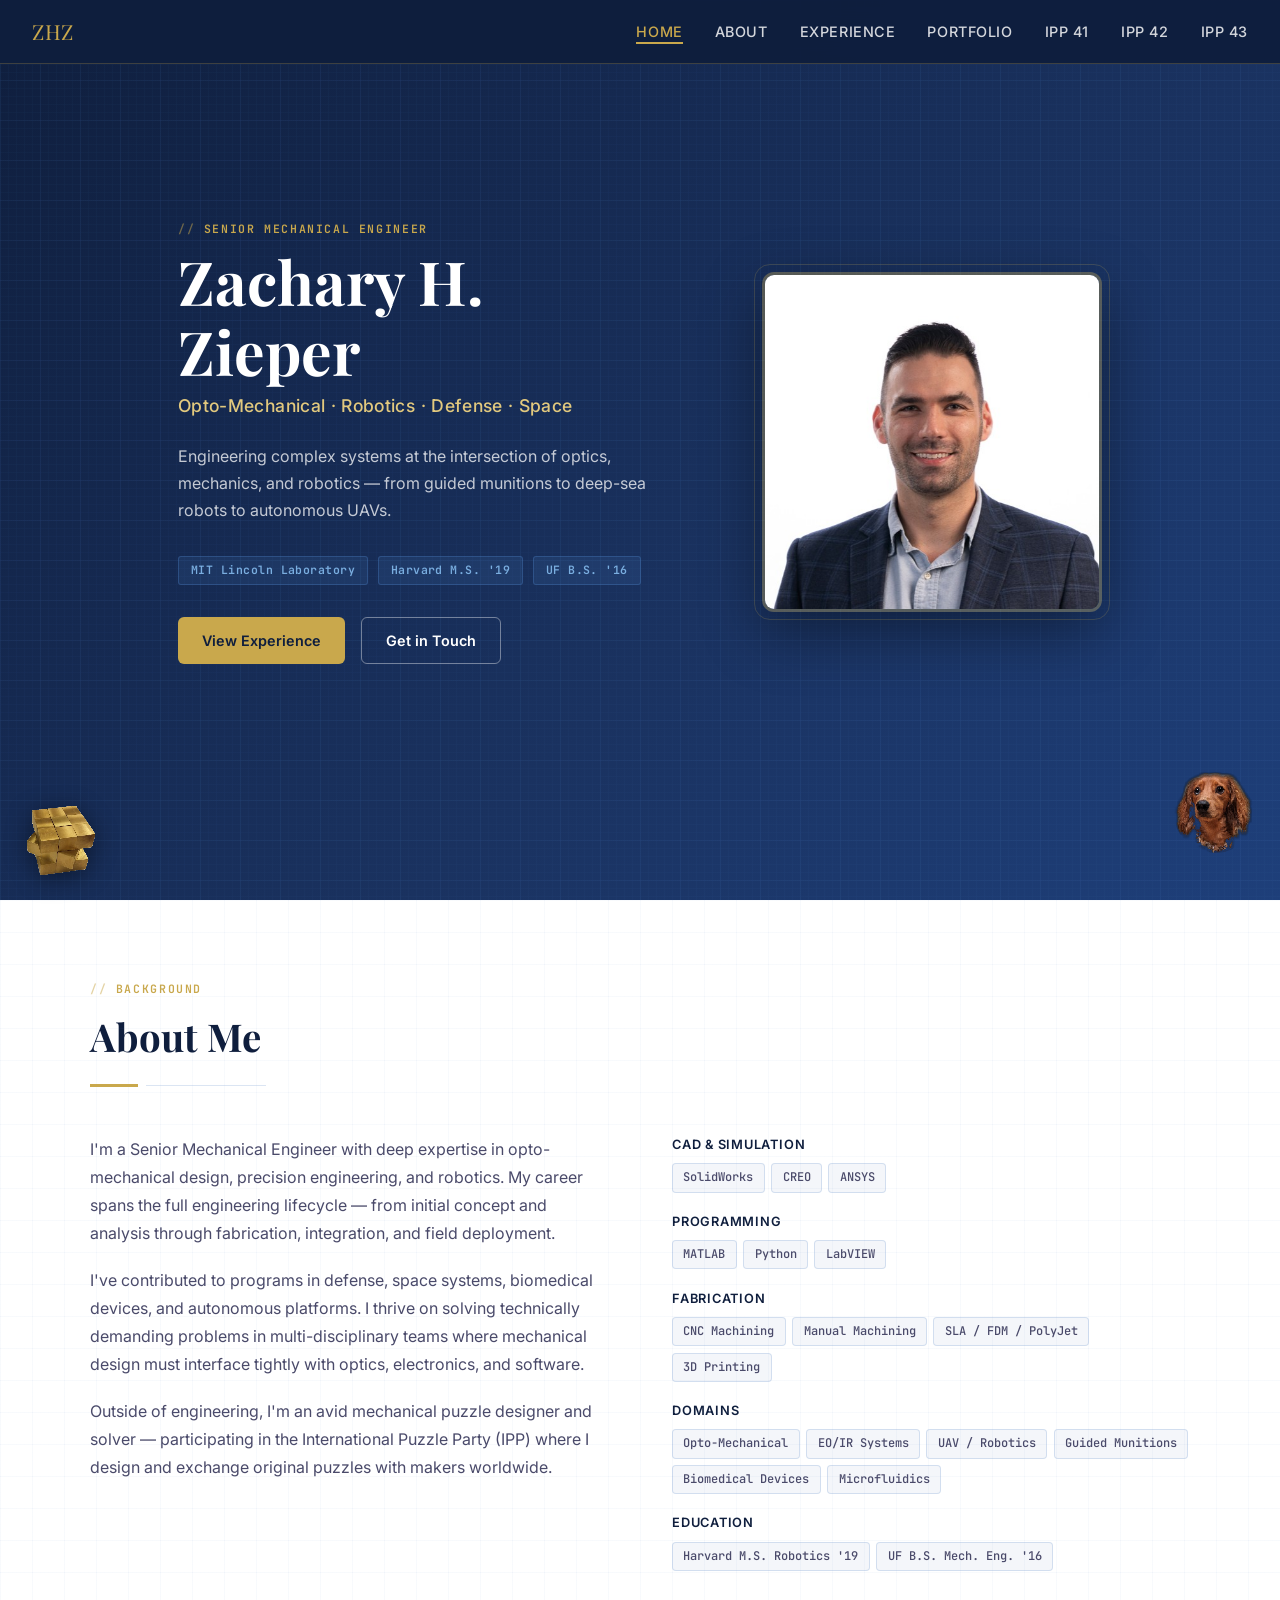
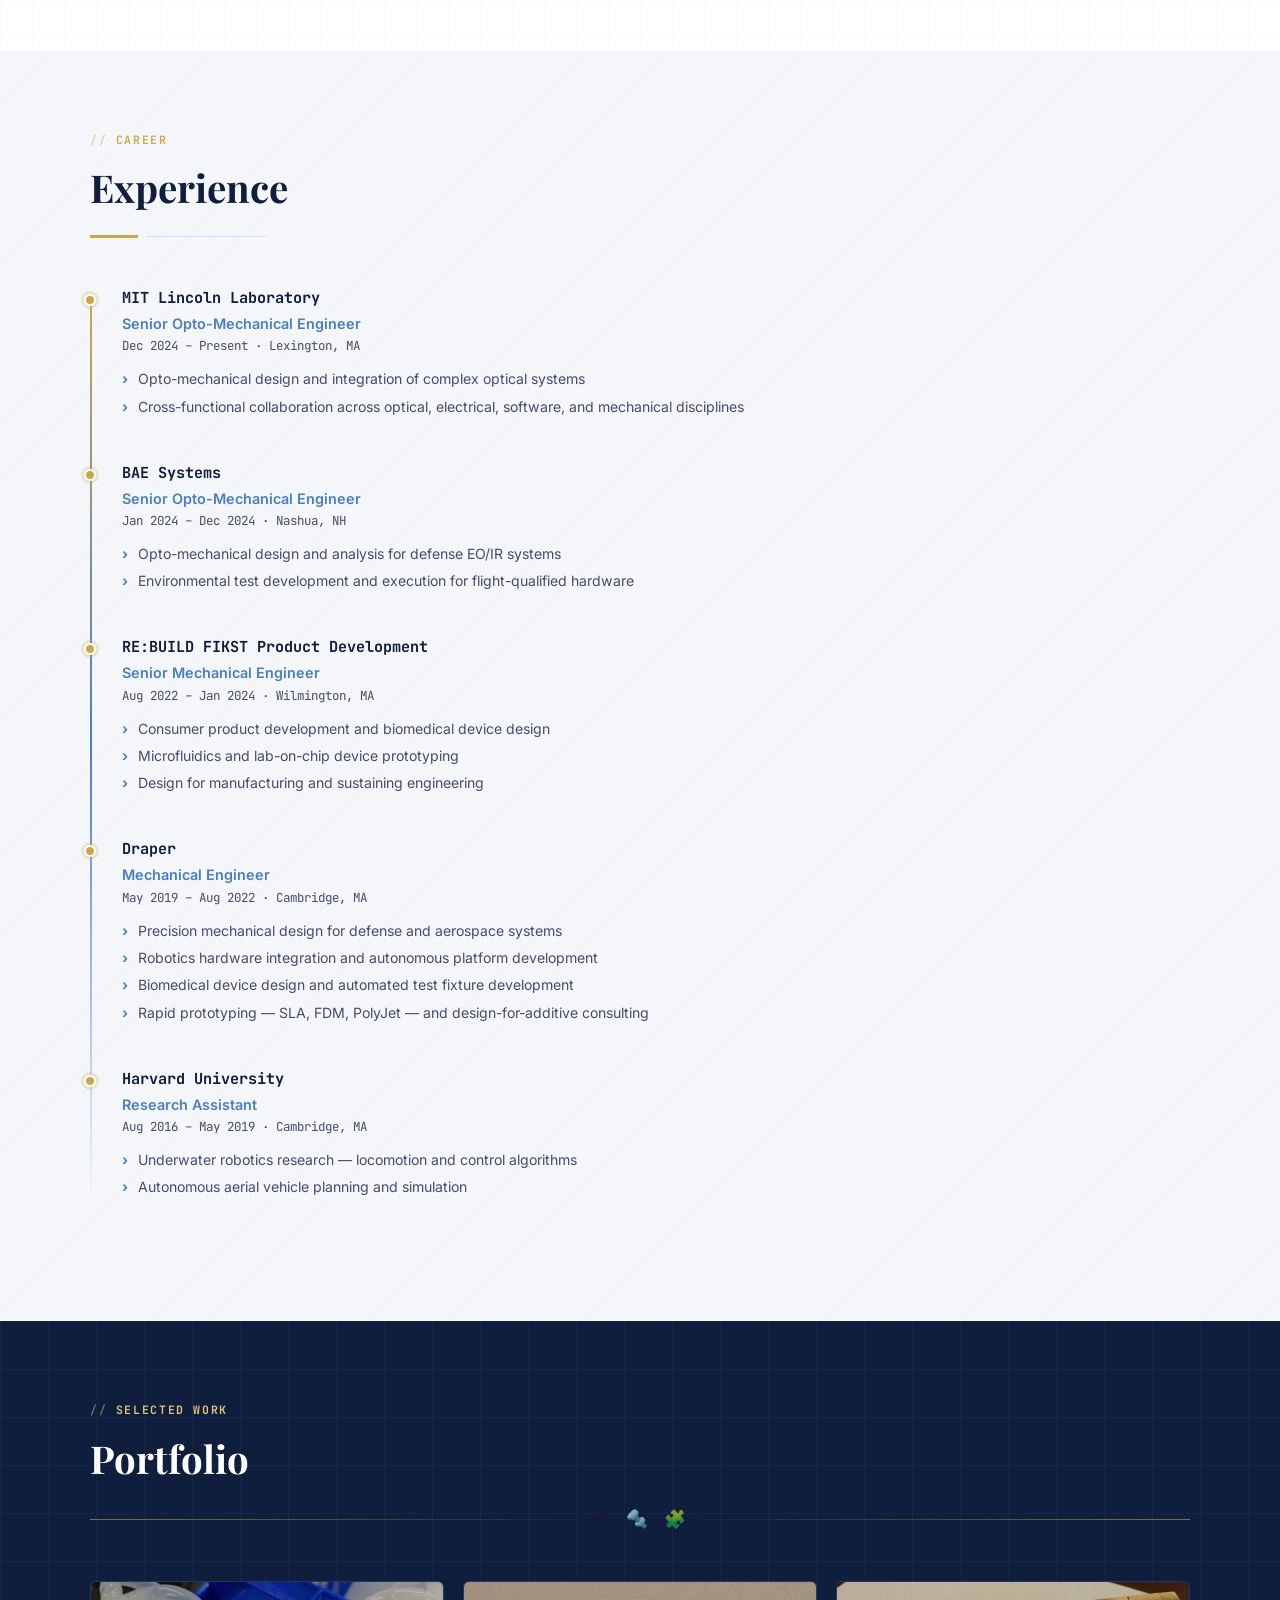
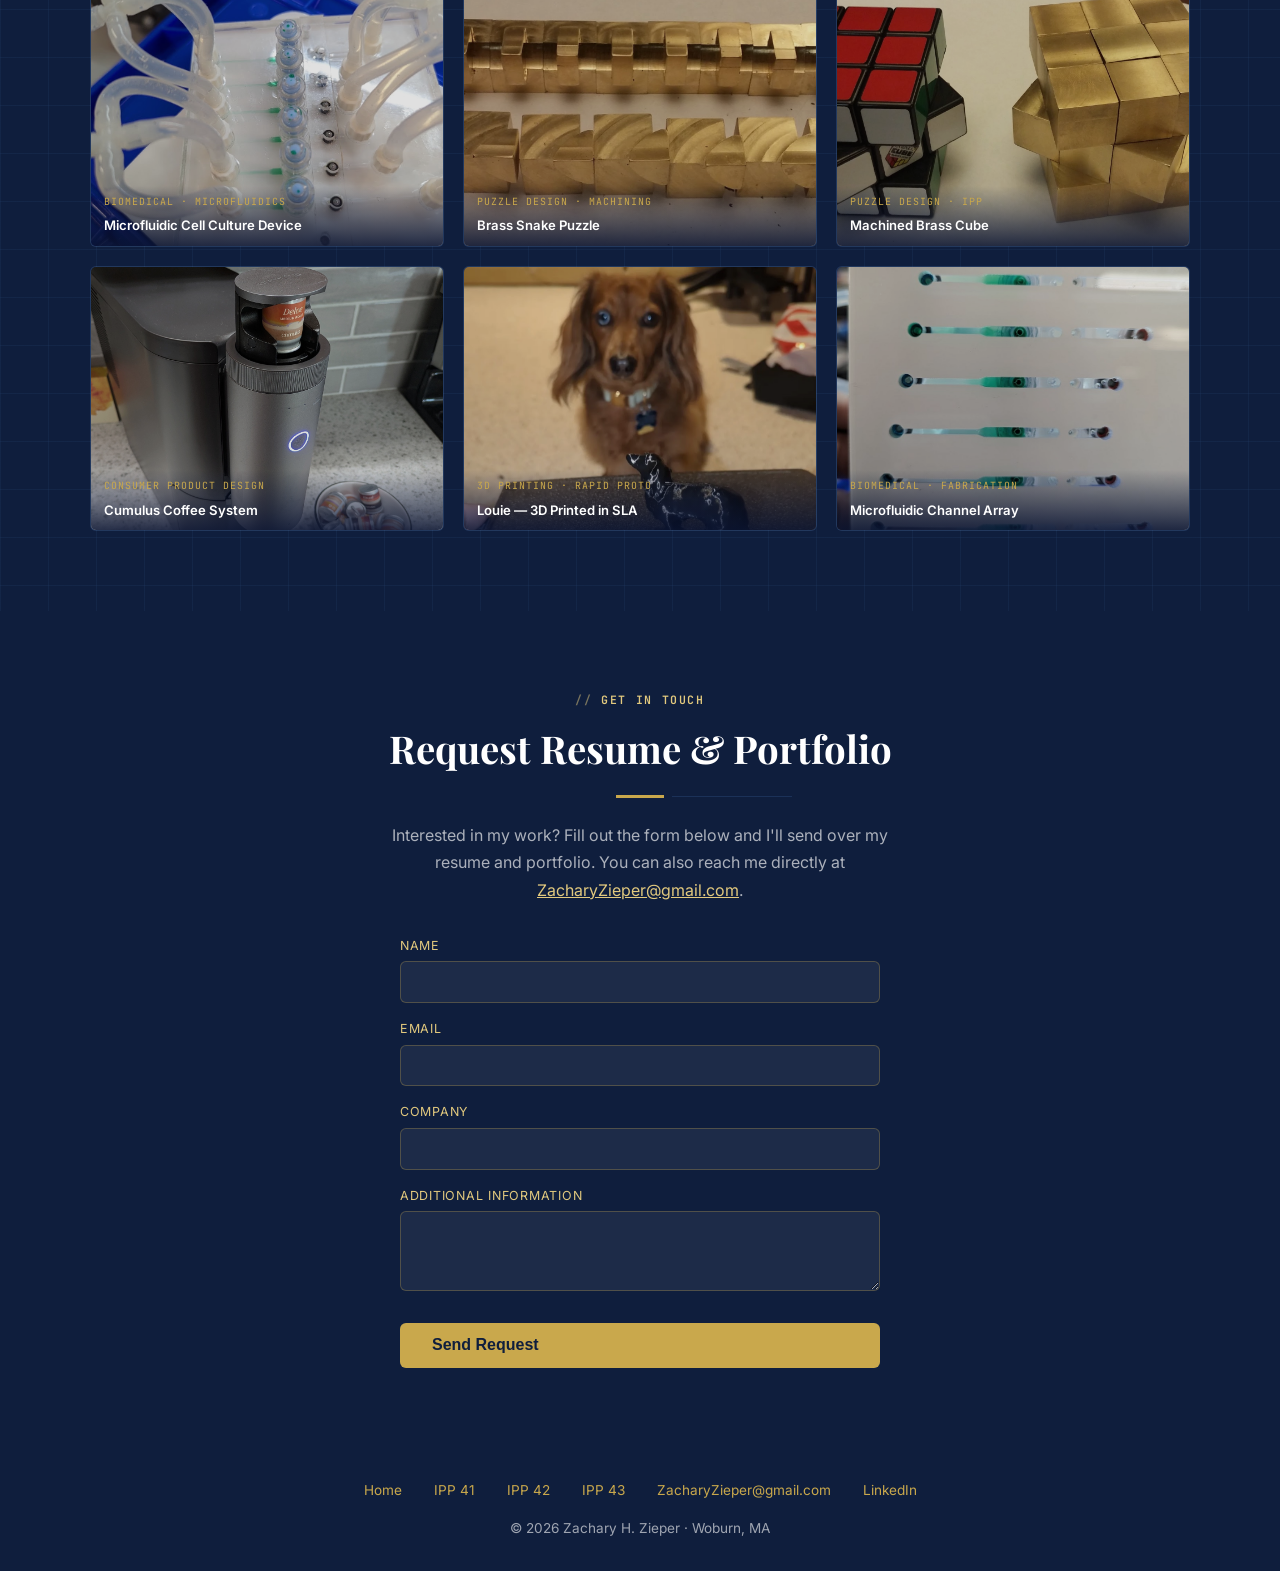
==== commit 7dbb8dd6: "Generalize experience bullets and add resume/portfolio request form" ====
--- a/index.html
+++ b/index.html
@@ -140,8 +140,8 @@
           <div class="timeline-role">Senior Opto-Mechanical Engineer</div>
           <div class="timeline-period">Dec 2024 – Present · Lexington, MA</div>
           <ul class="timeline-bullets">
-            <li>Lead optomechanical design of complex telescope systems through design generation, production, and integration</li>
-            <li>Interface with optical, electrical, software and mechanical teams to execute on complex optical communication devices</li>
+            <li>Opto-mechanical design and integration of complex optical systems</li>
+            <li>Cross-functional collaboration across optical, electrical, software, and mechanical disciplines</li>
           </ul>
         </div>
 
@@ -150,8 +150,8 @@
           <div class="timeline-role">Senior Opto-Mechanical Engineer</div>
           <div class="timeline-period">Jan 2024 – Dec 2024 · Nashua, NH</div>
           <ul class="timeline-bullets">
-            <li>Designed, analyzed, and fabricated optical fixtures for EO/IR systems intended for flight use</li>
-            <li>Developed and executed test plans for optical systems to simulate payload environments</li>
+            <li>Opto-mechanical design and analysis for defense EO/IR systems</li>
+            <li>Environmental test development and execution for flight-qualified hardware</li>
           </ul>
         </div>
 
@@ -160,9 +160,9 @@
           <div class="timeline-role">Senior Mechanical Engineer</div>
           <div class="timeline-period">Aug 2022 – Jan 2024 · Wilmington, MA</div>
           <ul class="timeline-bullets">
-            <li>Provided mechanical design solutions for consumer product development and biomedical consumable devices</li>
-            <li>Devised and tested several microfluidic devices for novel methods of cell culturing research</li>
-            <li>Developed sustaining solutions to several biomedical device clients with production in mind</li>
+            <li>Consumer product development and biomedical device design</li>
+            <li>Microfluidics and lab-on-chip device prototyping</li>
+            <li>Design for manufacturing and sustaining engineering</li>
           </ul>
         </div>
 
@@ -171,11 +171,10 @@
           <div class="timeline-role">Mechanical Engineer</div>
           <div class="timeline-period">May 2019 – Aug 2022 · Cambridge, MA</div>
           <ul class="timeline-bullets">
-            <li>Designed low SWaP, high precision parts for guided munitions capable of reliably withstanding harsh environments</li>
-            <li>Developed and executed test plan for determining reliability of guided munitions including post-testing failure analysis</li>
-            <li>Modeled and constructed electro-mechanical structures for automated testing in harsh biomedical environments</li>
-            <li>Integrated hardware and sensors into a UAV capable of deployment in harsh environments</li>
-            <li>Coordinated rapid prototyping (SLA, FDM, PolyJet) to deliver high fidelity parts; consulted on design-for-3D-printing best practices</li>
+            <li>Precision mechanical design for defense and aerospace systems</li>
+            <li>Robotics hardware integration and autonomous platform development</li>
+            <li>Biomedical device design and automated test fixture development</li>
+            <li>Rapid prototyping — SLA, FDM, PolyJet — and design-for-additive consulting</li>
           </ul>
         </div>
 
@@ -184,8 +183,8 @@
           <div class="timeline-role">Research Assistant</div>
           <div class="timeline-period">Aug 2016 – May 2019 · Cambridge, MA</div>
           <ul class="timeline-bullets">
-            <li>Underwater Robotics — tested vibration-based resonant locomotion and devised control algorithms for independent actuation of robotic appendages [Self-Organizing Systems Research Group]</li>
-            <li>UAV Planning &amp; Control — formulated and simulated planning algorithms for Fixed Wing UAV interaction with environmental objects including package retrieval [Agile Robotics Lab]</li>
+            <li>Underwater robotics research — locomotion and control algorithms</li>
+            <li>Autonomous aerial vehicle planning and simulation</li>
           </ul>
         </div>
 
@@ -308,18 +307,57 @@
     </div>
   </section>
 
-  <!-- ── Contact ── -->
+  <!-- ── Contact / Resume Request ── -->
   <section id="contact" style="background:var(--navy);padding:5rem 2rem;text-align:center;">
     <p class="section-label" style="color:var(--gold-light);">Get In Touch</p>
-    <h2 class="section-title light" style="color:var(--white);font-family:'Playfair Display',serif;font-size:clamp(1.8rem,3vw,2.5rem);margin-bottom:1rem;">Contact Me</h2>
+    <h2 class="section-title light" style="color:var(--white);font-family:'Playfair Display',serif;font-size:clamp(1.8rem,3vw,2.5rem);margin-bottom:1rem;">Request Resume &amp; Portfolio</h2>
     <div class="divider" style="margin:0 auto 1.5rem;"></div>
-    <p style="color:rgba(255,255,255,0.65);max-width:480px;margin:0 auto 2rem;line-height:1.7;">
-      Interested in collaborating, have a question, or just want to say hello?
-      Drop me a line — I'd love to hear from you.
+    <p style="color:rgba(255,255,255,0.65);max-width:520px;margin:0 auto 2rem;line-height:1.7;">
+      Interested in my work? Fill out the form below and I'll send over my
+      resume and portfolio. You can also reach me directly at
+      <a href="mailto:ZacharyZieper@gmail.com" style="color:var(--gold-light);">ZacharyZieper@gmail.com</a>.
     </p>
-    <a href="mailto:ZacharyZieper@gmail.com" class="btn btn-primary" style="font-size:1rem;padding:0.85rem 2rem;">
-      ✉ ZacharyZieper@gmail.com
-    </a>
+
+    <form action="https://formsubmit.co/ZacharyZieper@gmail.com" method="POST"
+          style="max-width:480px;margin:0 auto;text-align:left;">
+      <!-- FormSubmit config -->
+      <input type="hidden" name="_subject" value="Resume & Portfolio Request" />
+      <input type="hidden" name="_captcha" value="false" />
+      <input type="hidden" name="_template" value="table" />
+      <input type="text" name="_honey" style="display:none" />
+
+      <div style="margin-bottom:1rem;">
+        <label for="req-name" style="display:block;color:var(--gold-light);font-size:0.78rem;letter-spacing:0.06em;text-transform:uppercase;margin-bottom:0.35rem;">Name</label>
+        <input type="text" id="req-name" name="Name" required
+               style="width:100%;padding:0.65rem 0.85rem;border:1px solid rgba(201,168,76,0.3);border-radius:6px;background:rgba(255,255,255,0.06);color:var(--white);font-size:0.95rem;font-family:inherit;outline:none;transition:border-color 0.2s;"
+               onfocus="this.style.borderColor='var(--gold)'" onblur="this.style.borderColor='rgba(201,168,76,0.3)'" />
+      </div>
+
+      <div style="margin-bottom:1rem;">
+        <label for="req-email" style="display:block;color:var(--gold-light);font-size:0.78rem;letter-spacing:0.06em;text-transform:uppercase;margin-bottom:0.35rem;">Email</label>
+        <input type="email" id="req-email" name="Email" required
+               style="width:100%;padding:0.65rem 0.85rem;border:1px solid rgba(201,168,76,0.3);border-radius:6px;background:rgba(255,255,255,0.06);color:var(--white);font-size:0.95rem;font-family:inherit;outline:none;transition:border-color 0.2s;"
+               onfocus="this.style.borderColor='var(--gold)'" onblur="this.style.borderColor='rgba(201,168,76,0.3)'" />
+      </div>
+
+      <div style="margin-bottom:1rem;">
+        <label for="req-company" style="display:block;color:var(--gold-light);font-size:0.78rem;letter-spacing:0.06em;text-transform:uppercase;margin-bottom:0.35rem;">Company</label>
+        <input type="text" id="req-company" name="Company"
+               style="width:100%;padding:0.65rem 0.85rem;border:1px solid rgba(201,168,76,0.3);border-radius:6px;background:rgba(255,255,255,0.06);color:var(--white);font-size:0.95rem;font-family:inherit;outline:none;transition:border-color 0.2s;"
+               onfocus="this.style.borderColor='var(--gold)'" onblur="this.style.borderColor='rgba(201,168,76,0.3)'" />
+      </div>
+
+      <div style="margin-bottom:1.5rem;">
+        <label for="req-info" style="display:block;color:var(--gold-light);font-size:0.78rem;letter-spacing:0.06em;text-transform:uppercase;margin-bottom:0.35rem;">Additional Information</label>
+        <textarea id="req-info" name="Additional Information" rows="3"
+                  style="width:100%;padding:0.65rem 0.85rem;border:1px solid rgba(201,168,76,0.3);border-radius:6px;background:rgba(255,255,255,0.06);color:var(--white);font-size:0.95rem;font-family:inherit;outline:none;resize:vertical;transition:border-color 0.2s;"
+                  onfocus="this.style.borderColor='var(--gold)'" onblur="this.style.borderColor='rgba(201,168,76,0.3)'"></textarea>
+      </div>
+
+      <button type="submit" class="btn btn-primary" style="width:100%;font-size:1rem;padding:0.85rem 2rem;cursor:pointer;border:none;">
+        Send Request
+      </button>
+    </form>
   </section>
 
   <!-- ── Footer ── -->
--- a/styles.css
+++ b/styles.css
@@ -104,6 +104,8 @@
 /* ── Hero ── */
 .hero {
   min-height: 100vh;
+  /* Use svh (small viewport height) where supported — excludes Android browser chrome */
+  min-height: 100svh;
   display: flex;
   align-items: center;
   background: linear-gradient(135deg, var(--navy) 0%, var(--navy-mid) 60%, #1e3f7a 100%);
@@ -974,10 +976,16 @@
   .nav-links a   { font-size: 0.95rem; display: block; padding: 0.25rem 0; }
 
   /* ── Hero — single column, centred ── */
+  .hero {
+    min-height: unset;
+    padding-top: 64px;
+    padding-bottom: 3rem;
+    align-items: flex-start;
+  }
   .hero-inner {
     grid-template-columns: 1fr;
     text-align: center;
-    padding: 3rem 1.5rem;
+    padding: 2.5rem 1.5rem 0;
     gap: 2rem;
   }
   /* Show photo above the text on mobile */
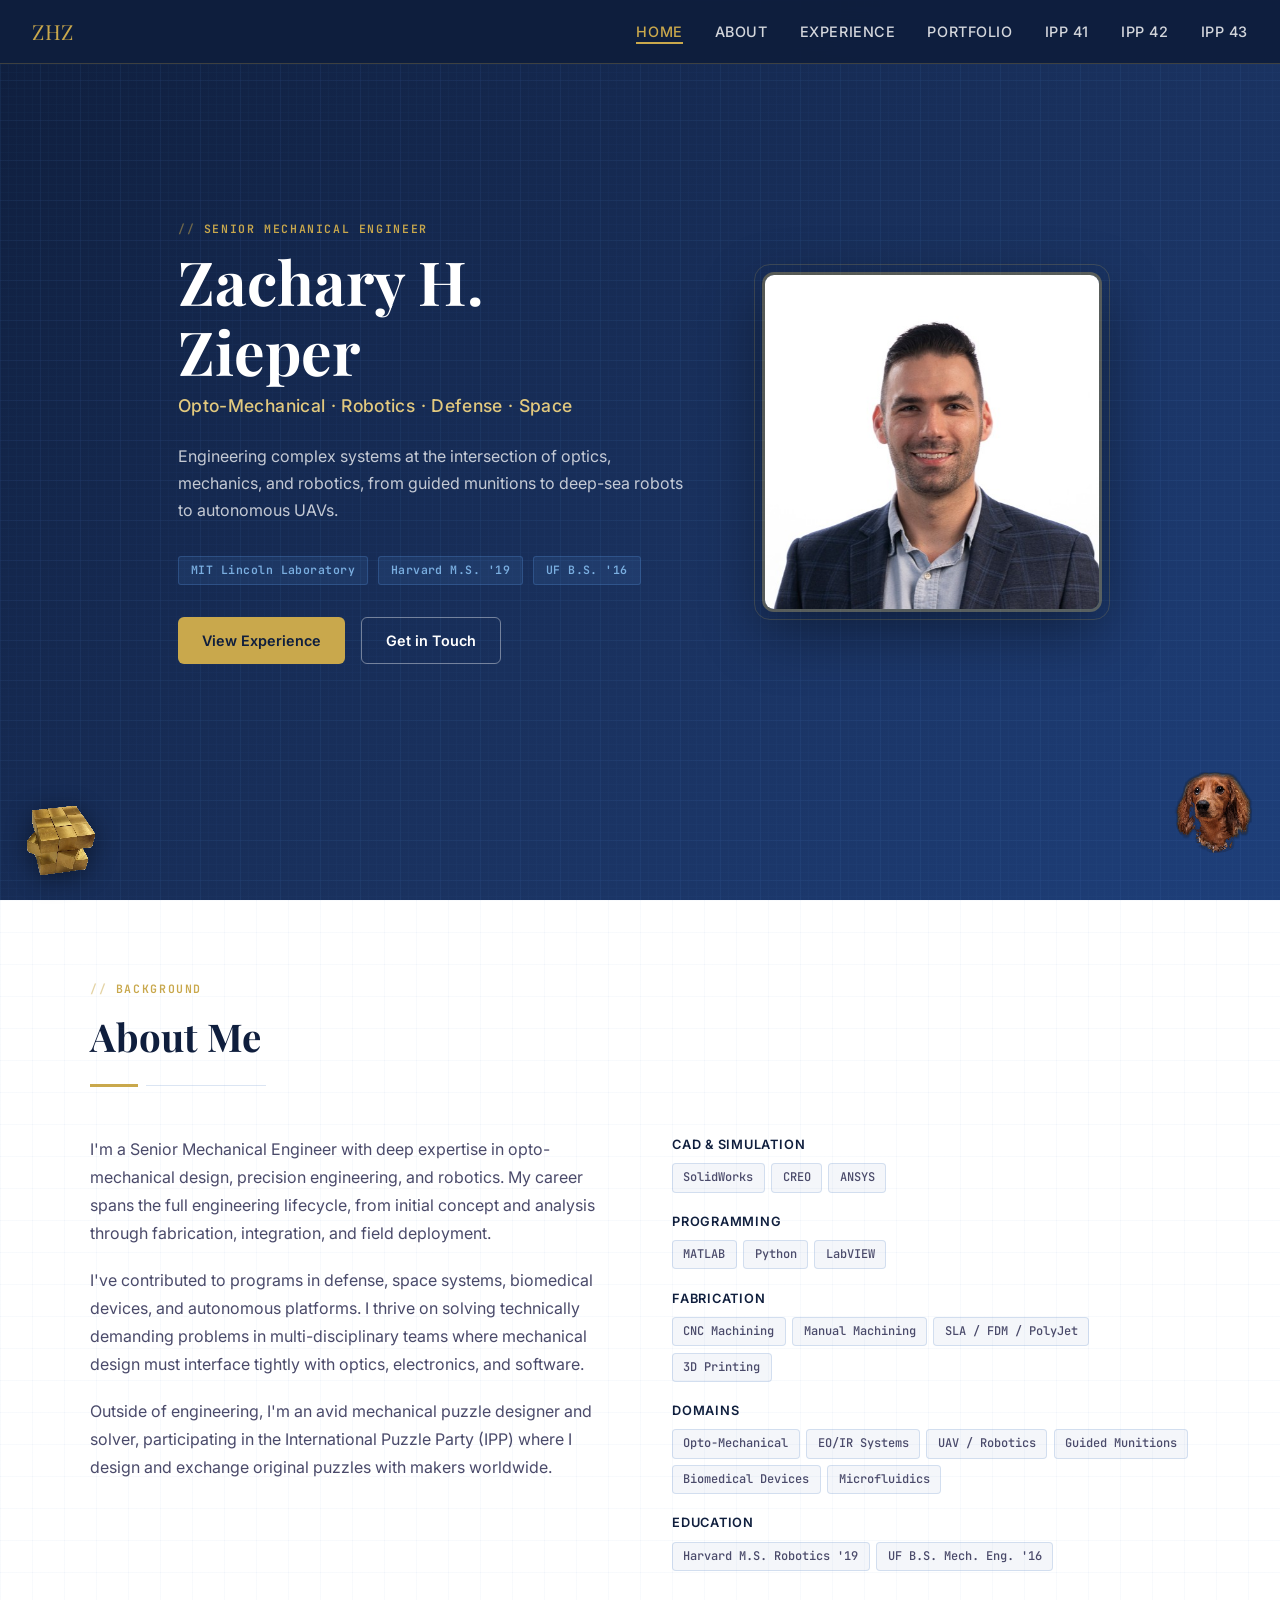
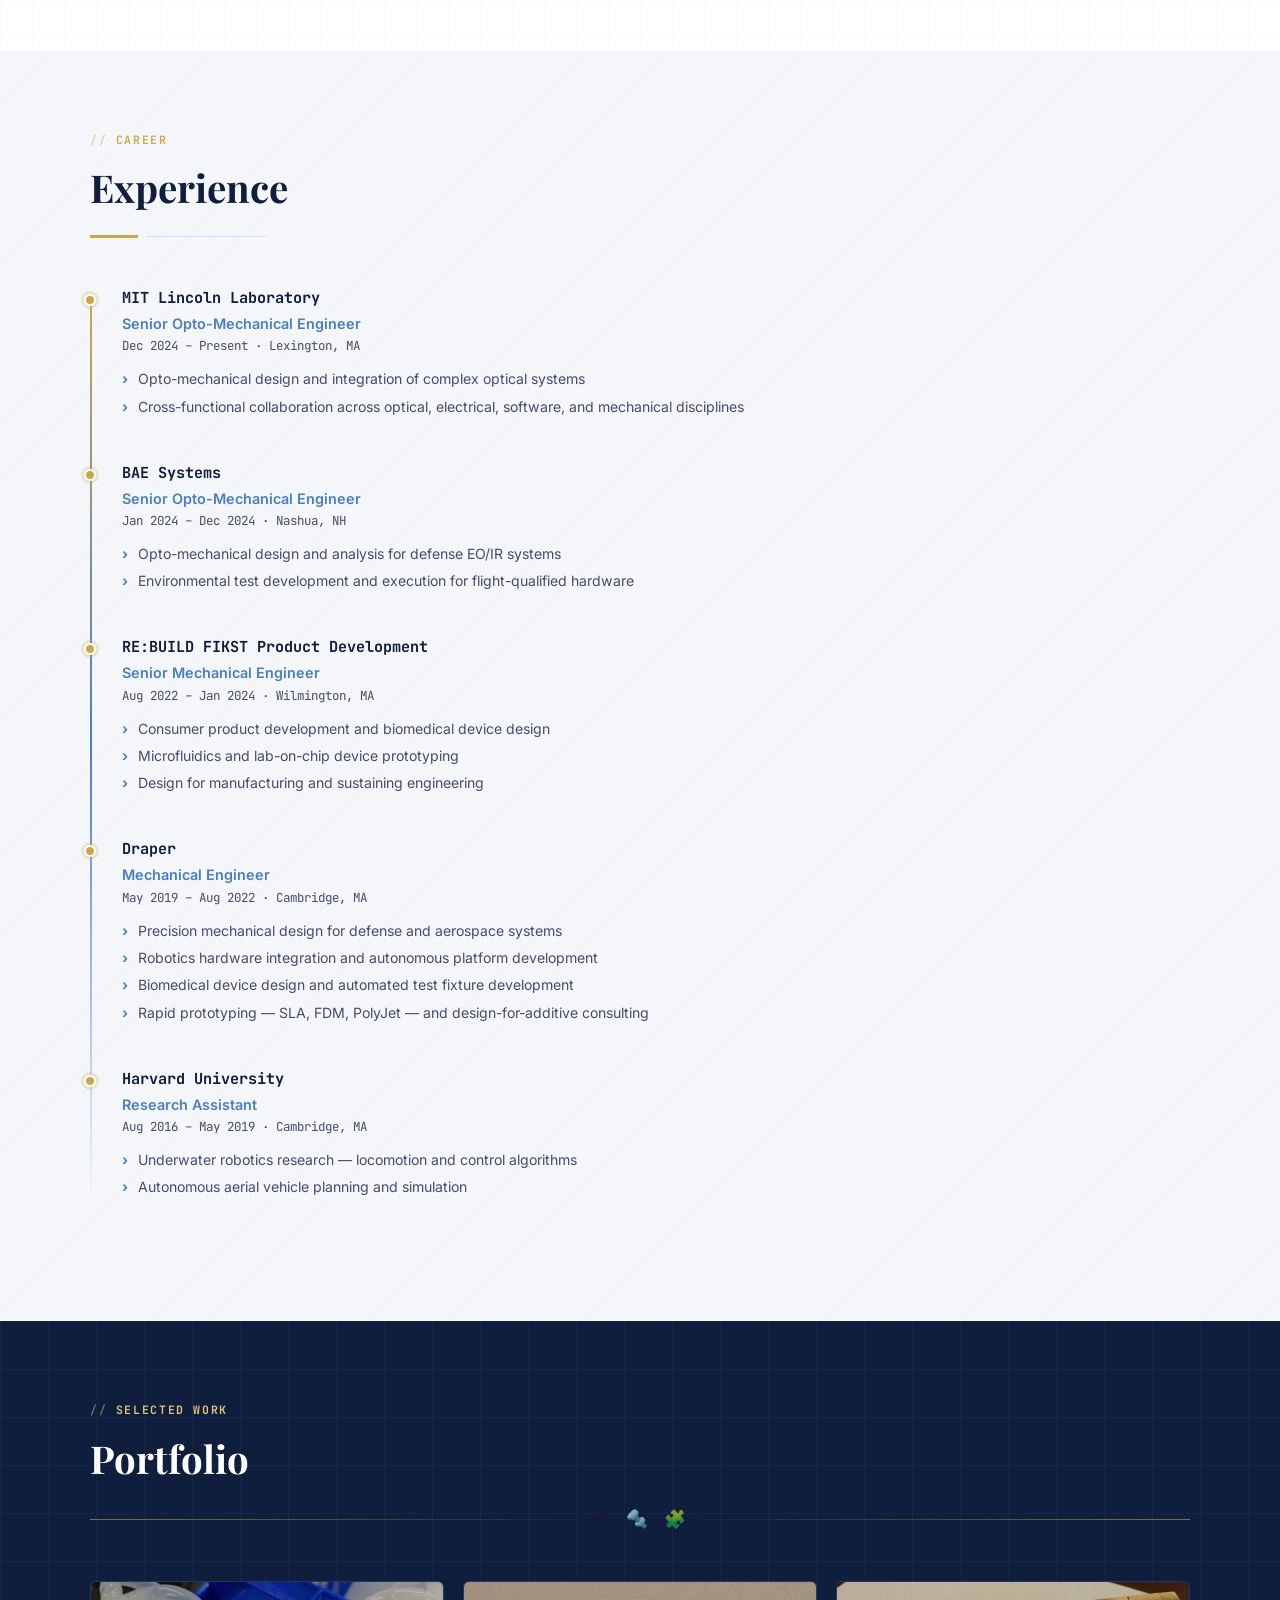
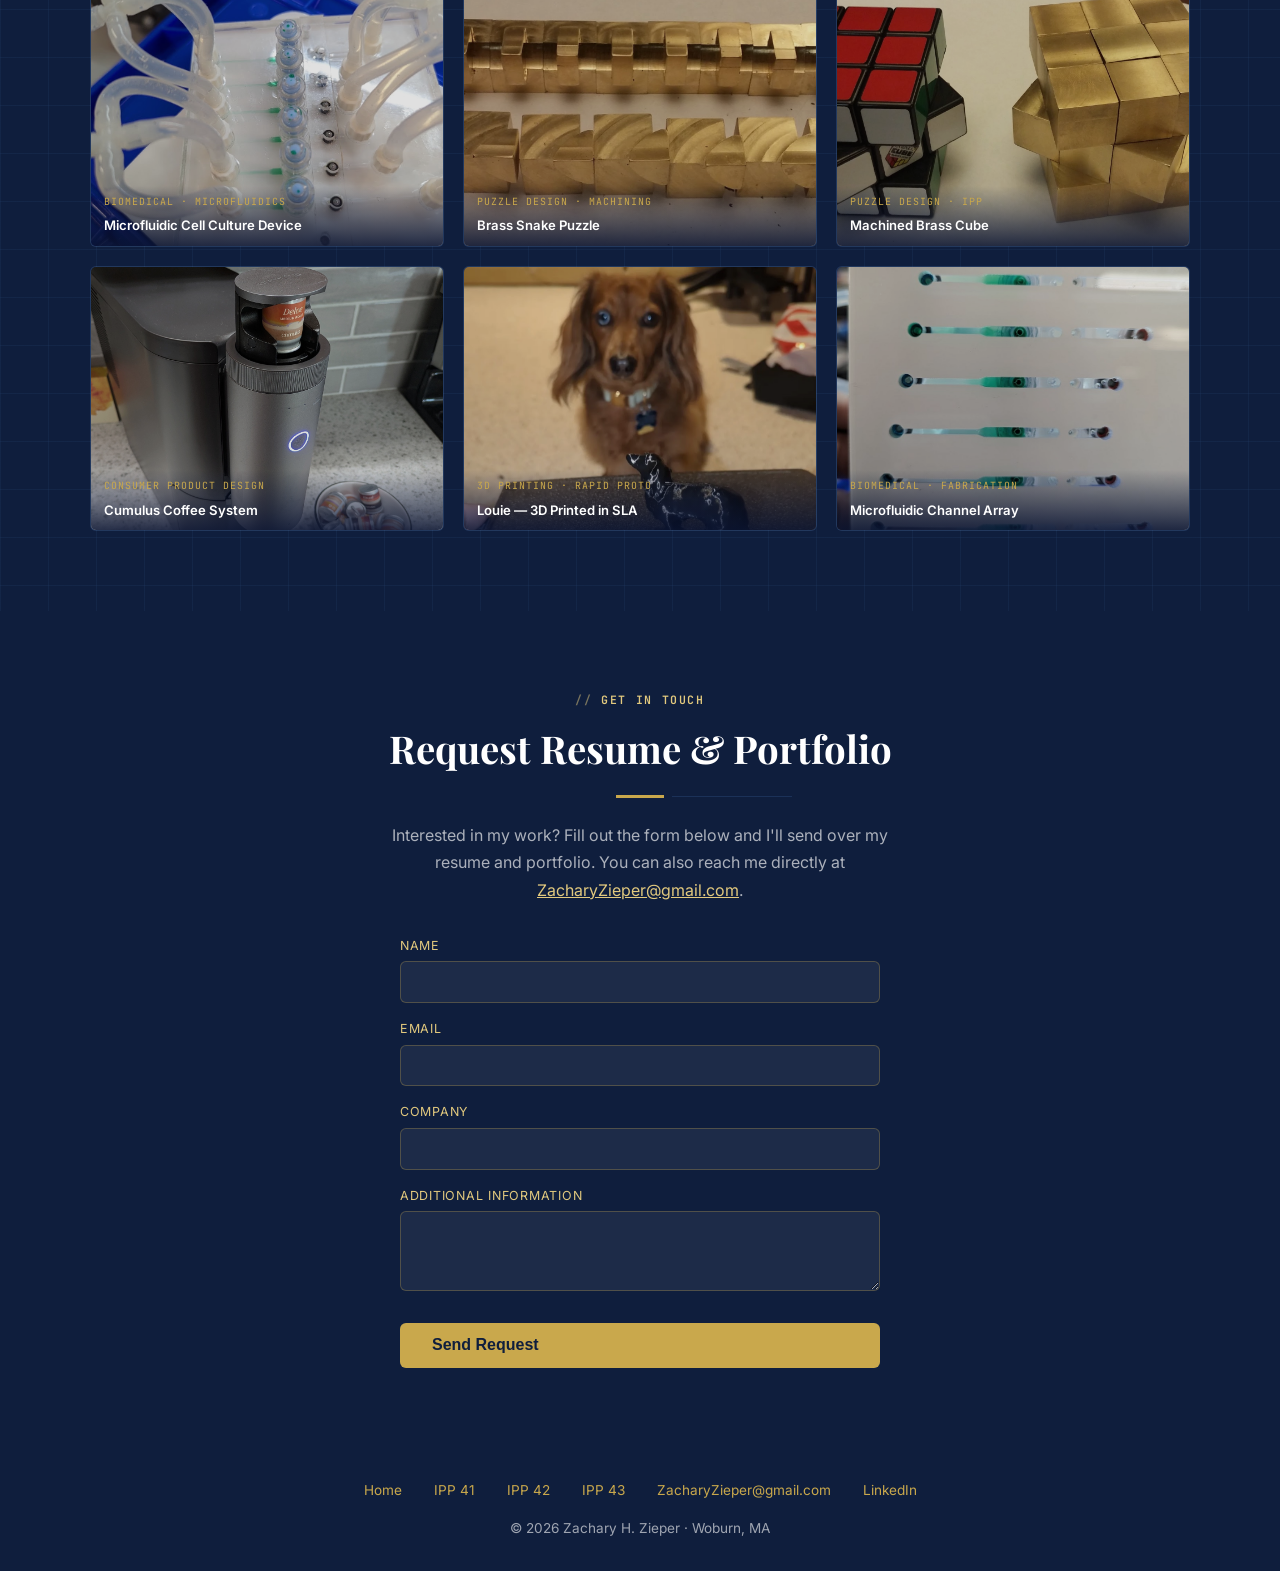
==== commit 0ee936e6: "Remove em-dashes from bio text" ====
--- a/index.html
+++ b/index.html
@@ -32,7 +32,7 @@
         <p class="subtitle">Opto-Mechanical · Robotics · Defense · Space</p>
         <p class="tagline">
           Engineering complex systems at the intersection of optics, mechanics, and
-          robotics — from guided munitions to deep-sea robots to autonomous UAVs.
+          robotics, from guided munitions to deep-sea robots to autonomous UAVs.
         </p>
         <div class="hero-badges">
           <span class="badge">MIT Lincoln Laboratory</span>
@@ -61,7 +61,7 @@
           <p>
             I'm a Senior Mechanical Engineer with deep expertise in opto-mechanical
             design, precision engineering, and robotics. My career spans the full
-            engineering lifecycle — from initial concept and analysis through fabrication,
+            engineering lifecycle, from initial concept and analysis through fabrication,
             integration, and field deployment.
           </p>
           <p>
@@ -71,7 +71,7 @@
             with optics, electronics, and software.
           </p>
           <p>
-            Outside of engineering, I'm an avid mechanical puzzle designer and solver —
+            Outside of engineering, I'm an avid mechanical puzzle designer and solver,
             participating in the International Puzzle Party (IPP) where I design and
             exchange original puzzles with makers worldwide.
           </p>
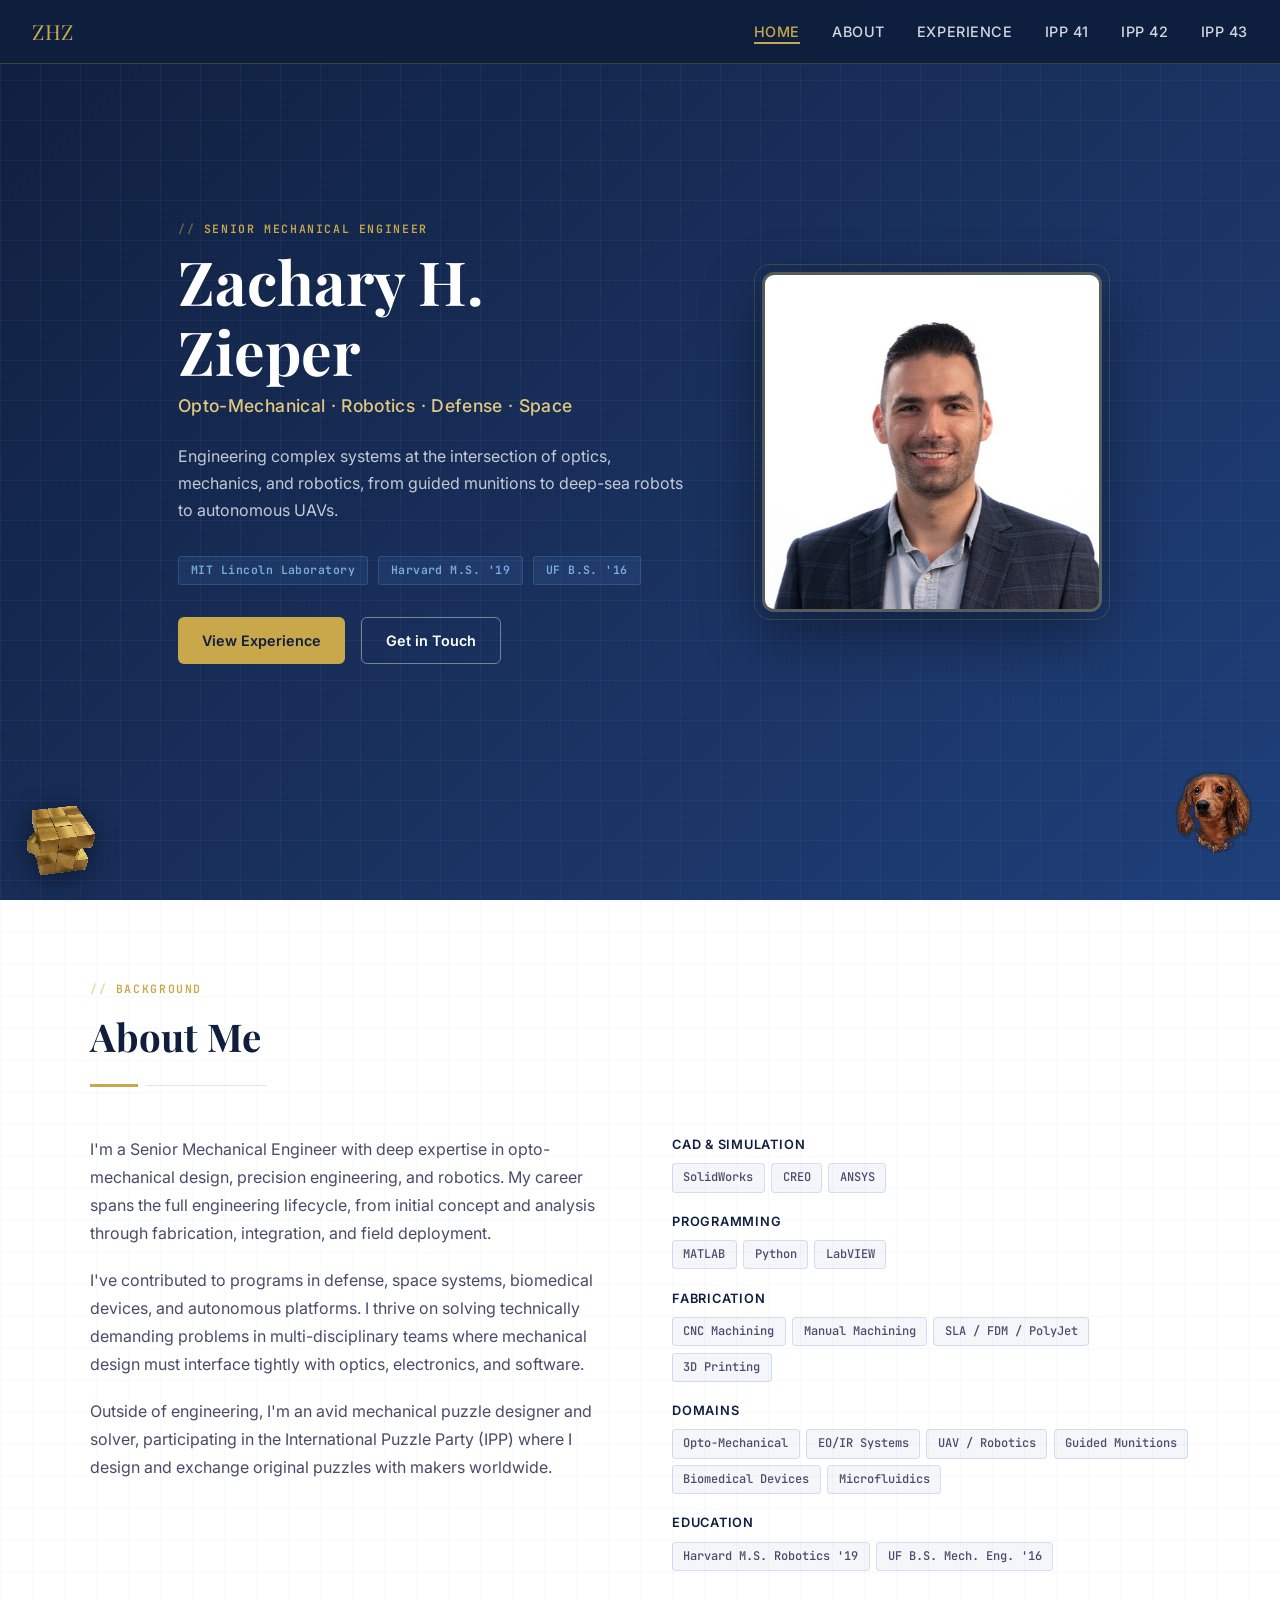
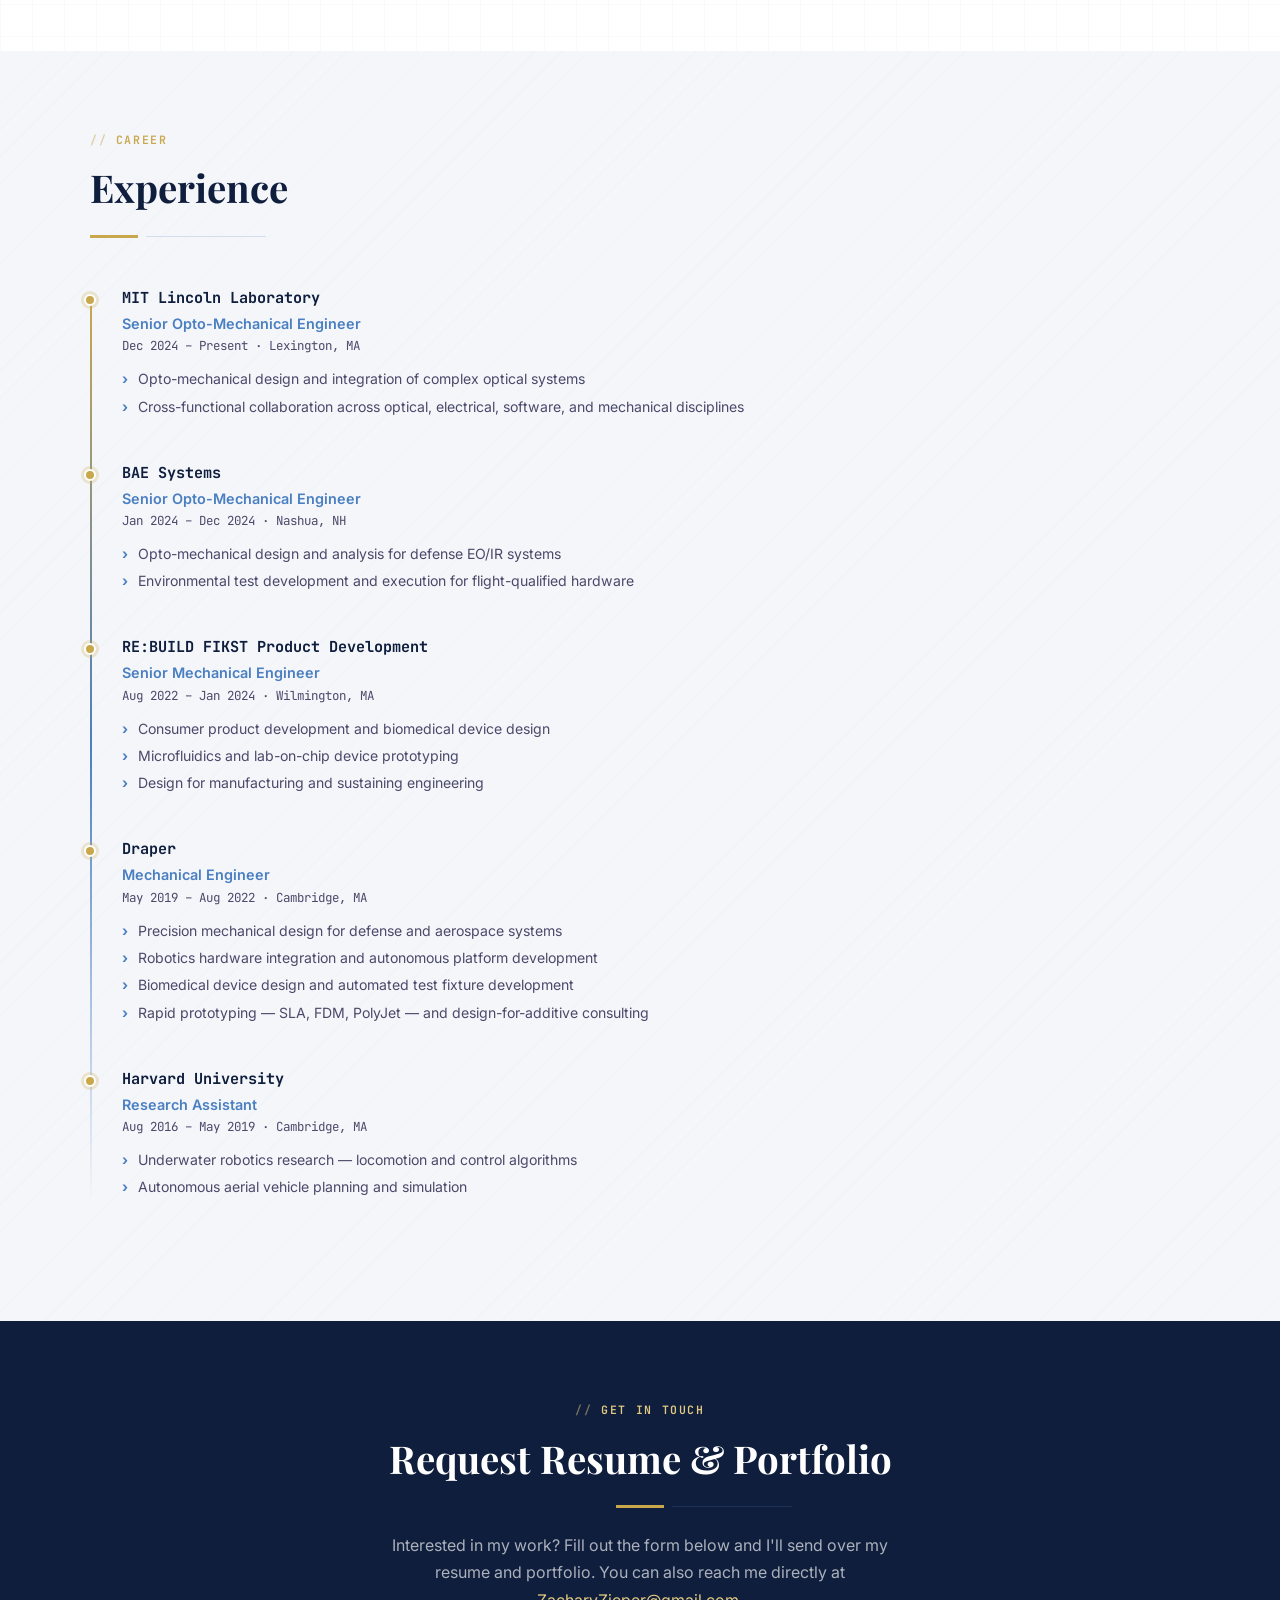
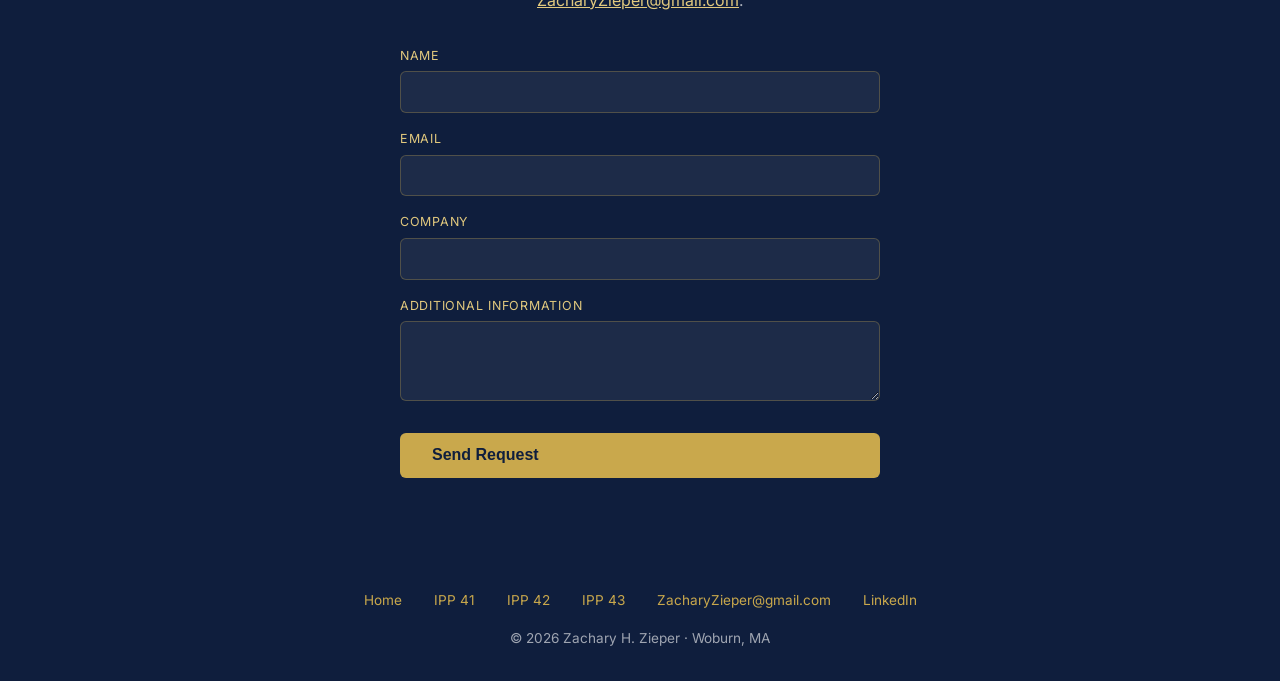
==== commit 4abc2ee2: "Hide portfolio section and remove nav link" ====
--- a/index.html
+++ b/index.html
@@ -16,7 +16,6 @@
       <li><a href="index.html" class="active">Home</a></li>
       <li><a href="#about">About</a></li>
       <li><a href="#experience">Experience</a></li>
-      <li><a href="#portfolio">Portfolio</a></li>
       <li><a href="ipp41.html">IPP 41</a></li>
       <li><a href="ipp42.html">IPP 42</a></li>
       <li><a href="ipp43.html">IPP 43</a></li>
@@ -192,8 +191,8 @@
     </div>
   </section>
 
-  <!-- ── Portfolio ── -->
-  <section id="portfolio">
+  <!-- ── Portfolio (hidden for now) ── -->
+  <section id="portfolio" style="display:none;">
     <div class="section-inner">
       <p class="section-label" style="color:var(--gold-light);">Selected Work</p>
       <h2 class="section-title light">Portfolio</h2>
